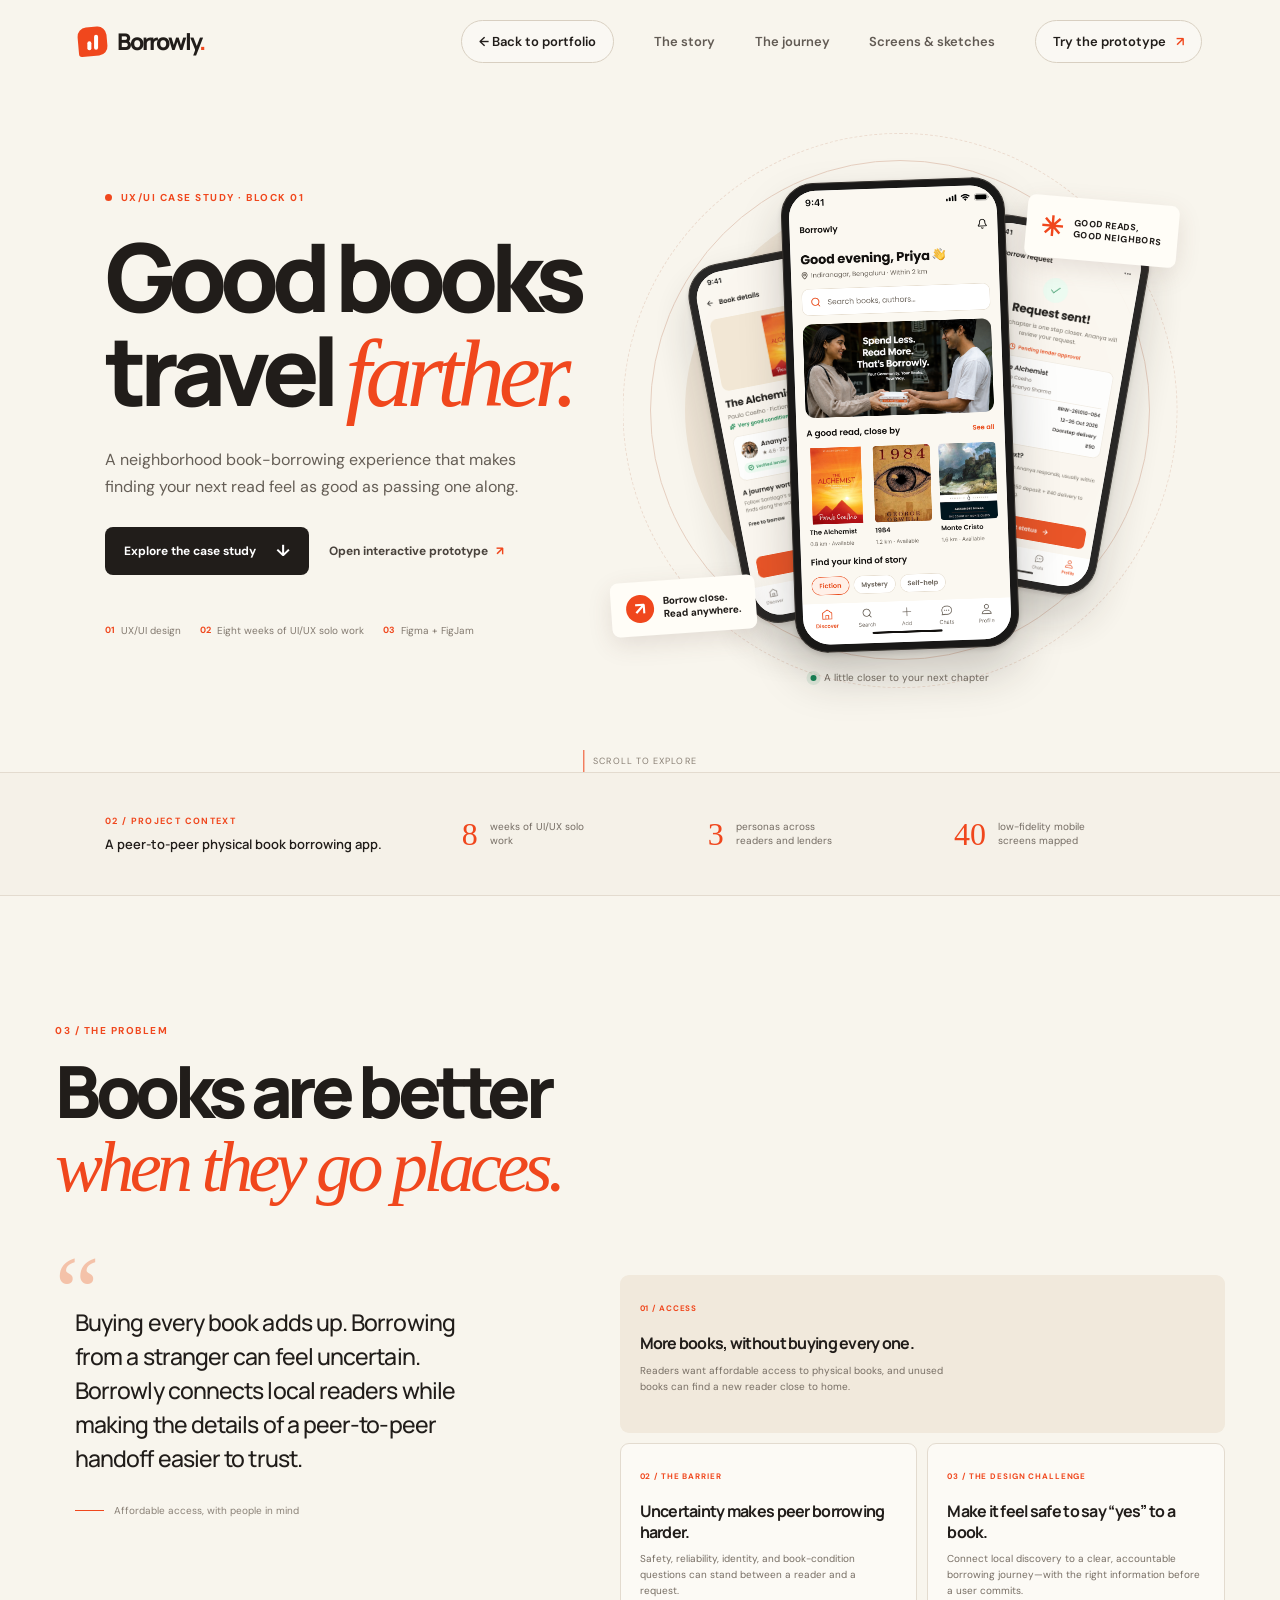
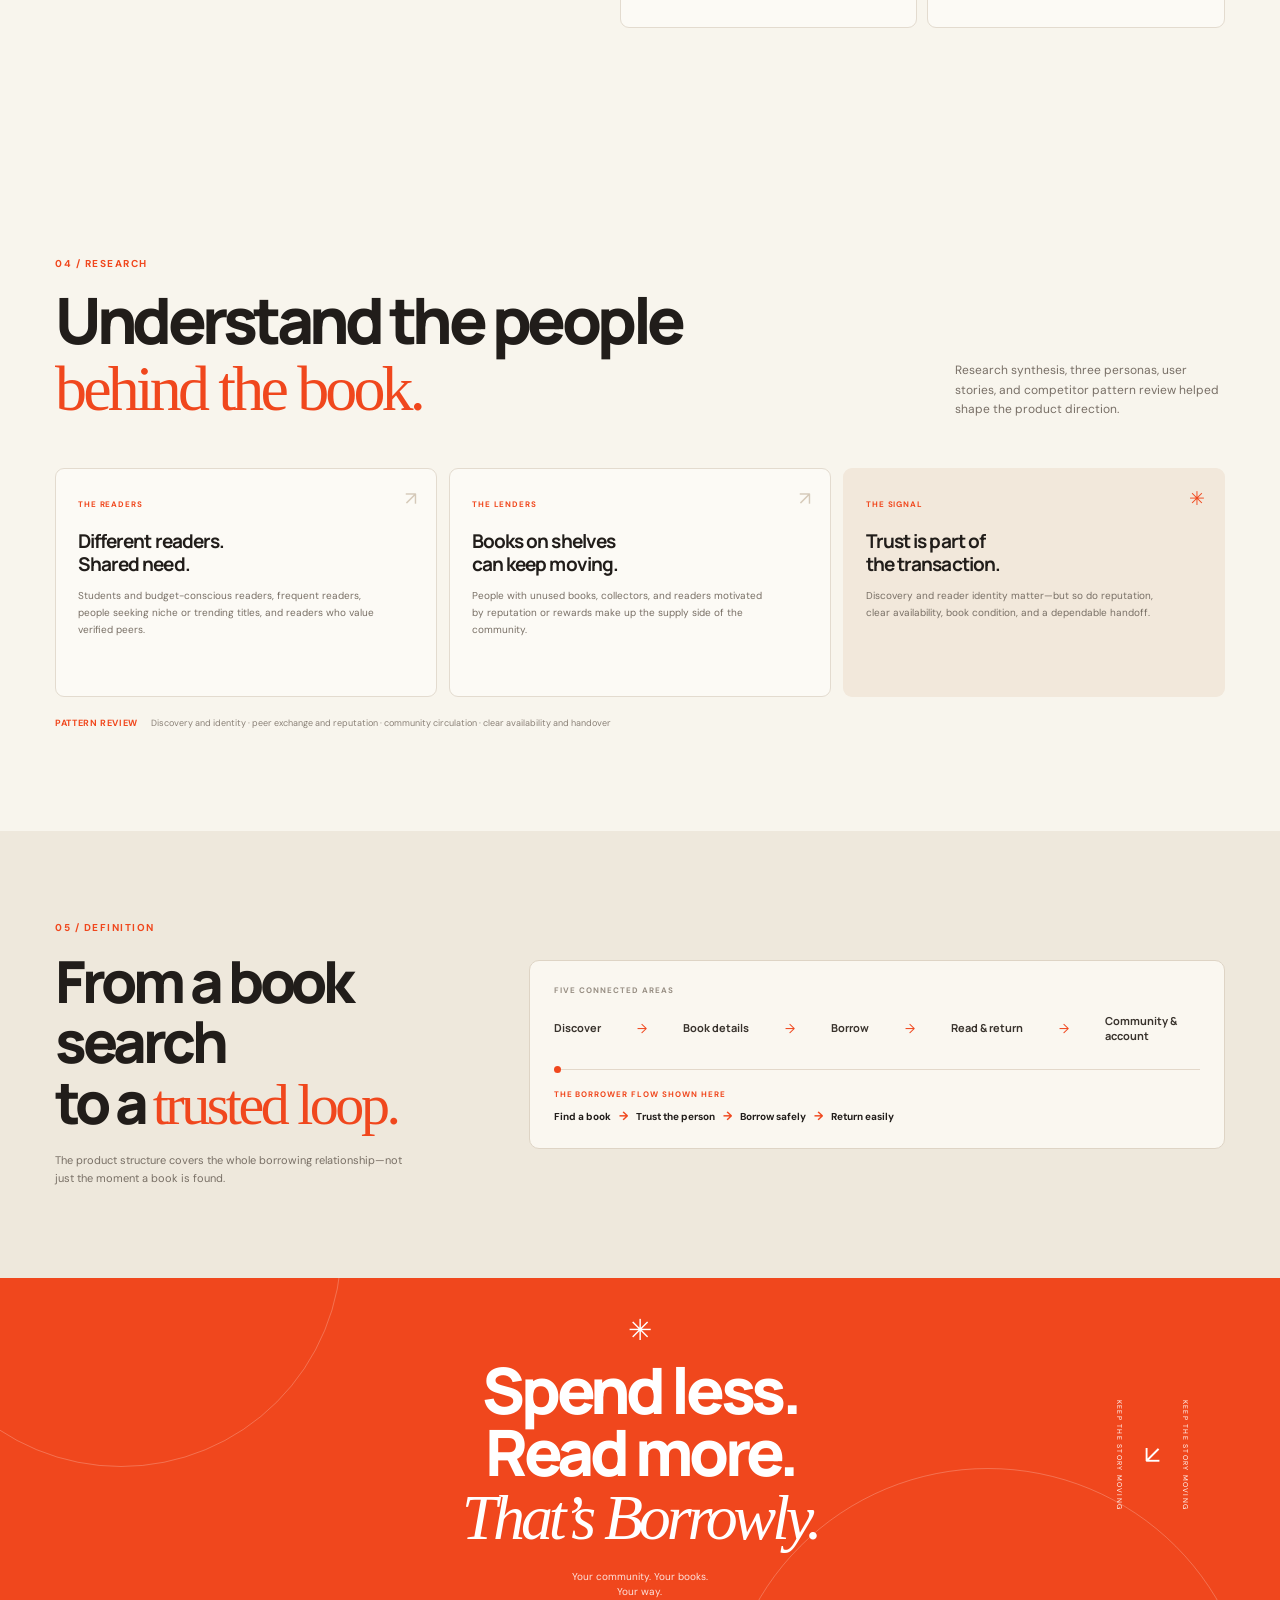
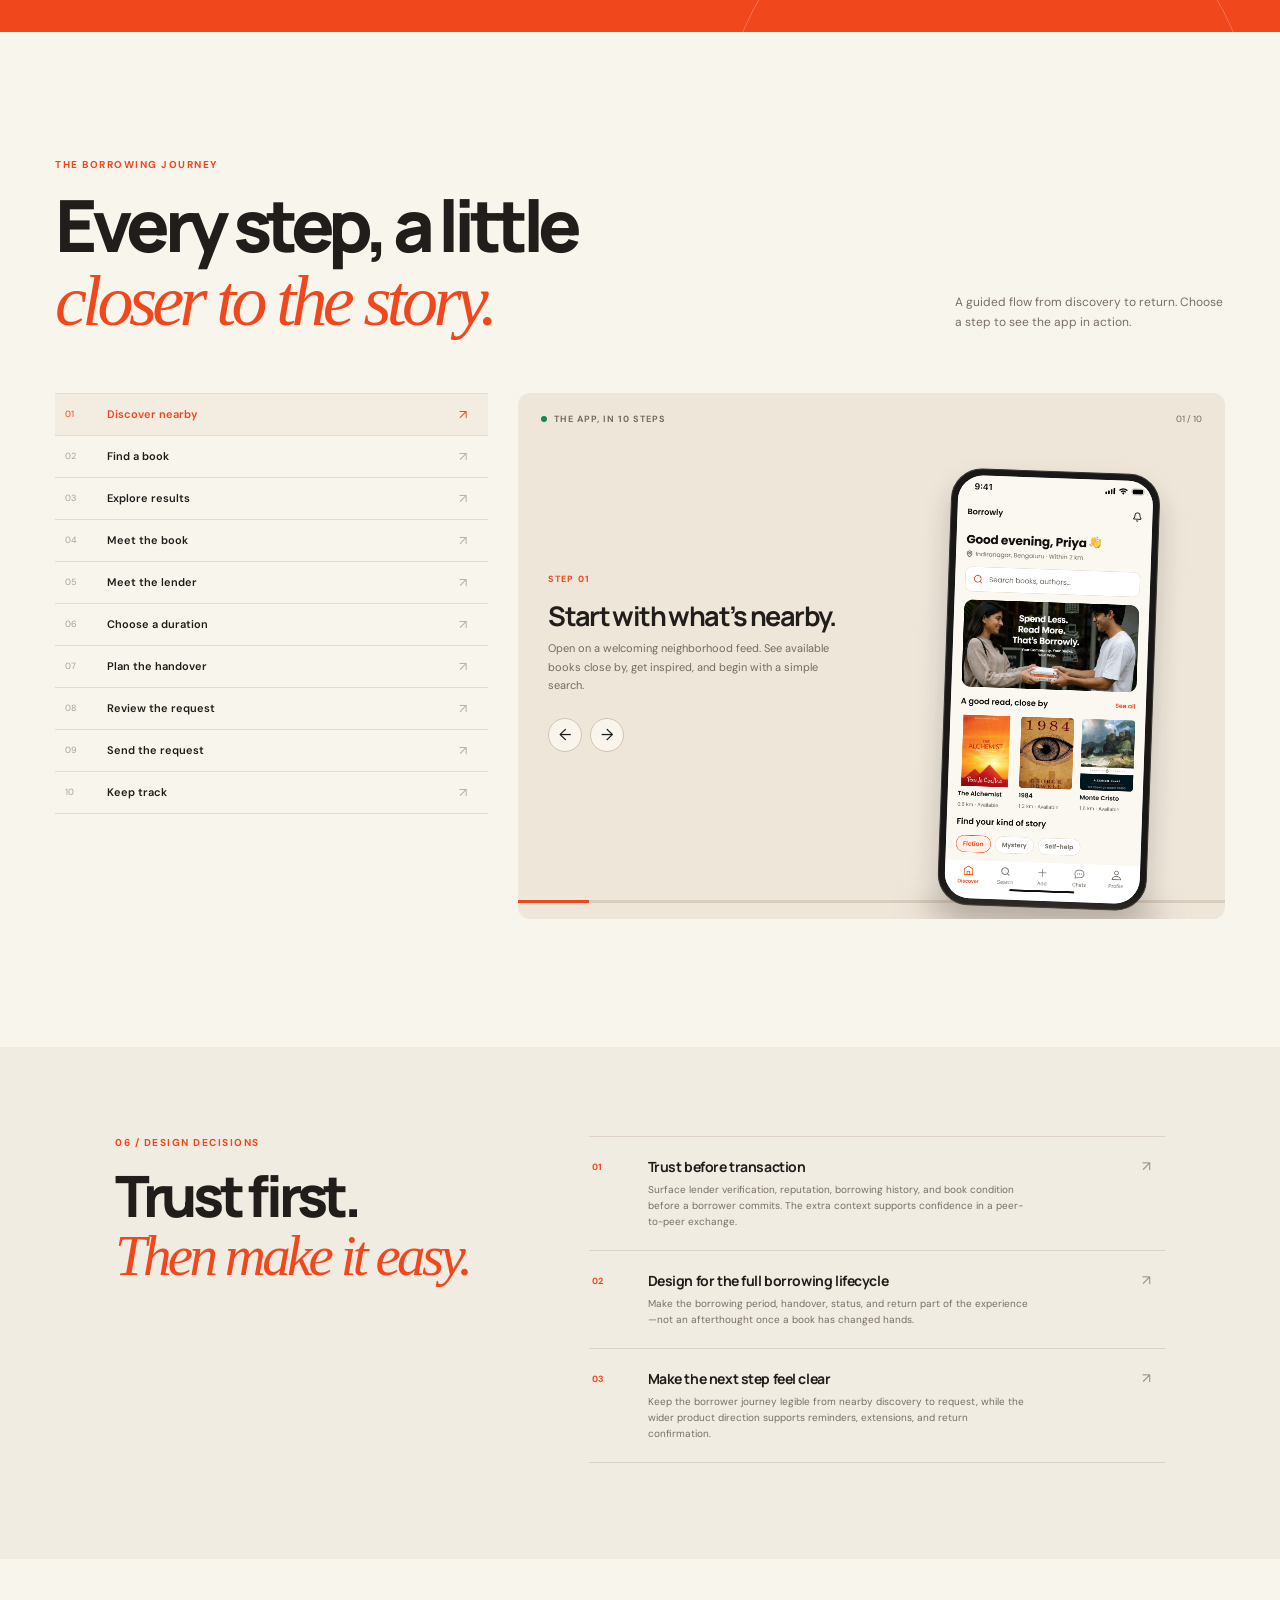
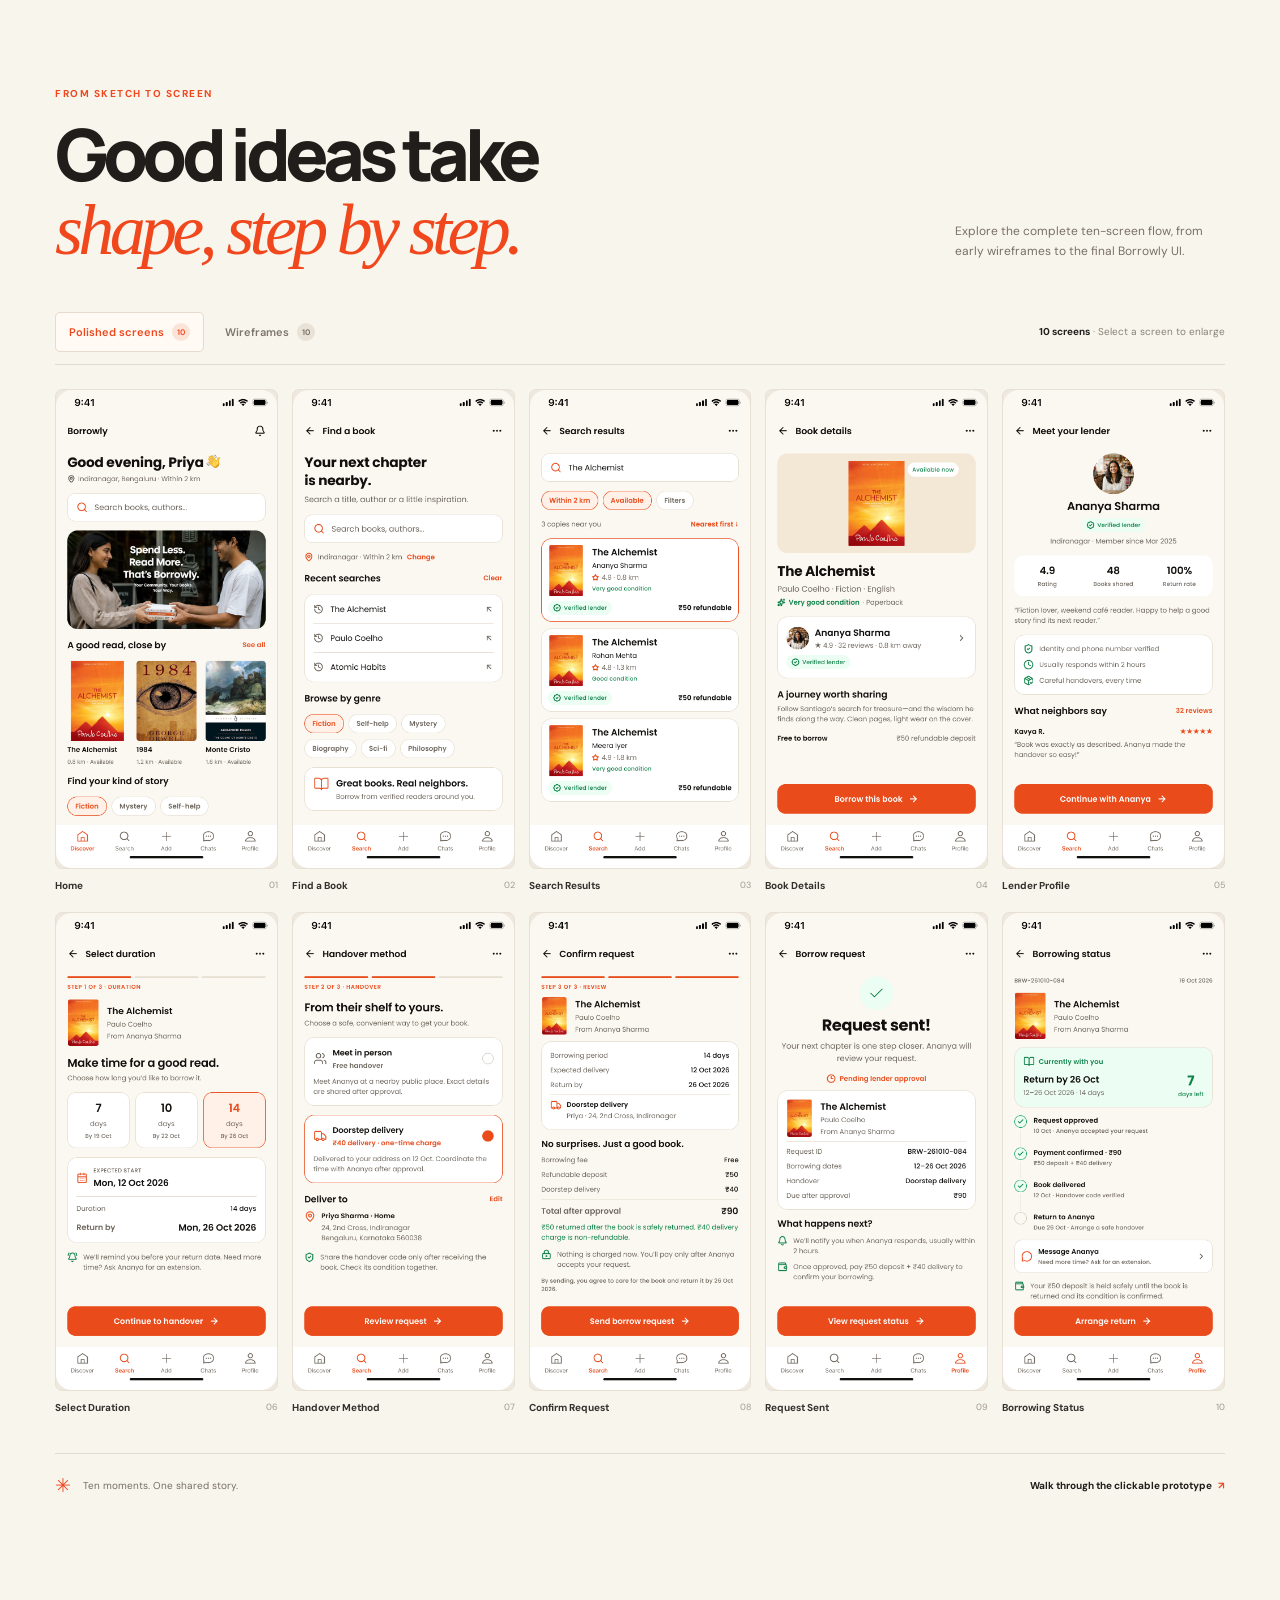
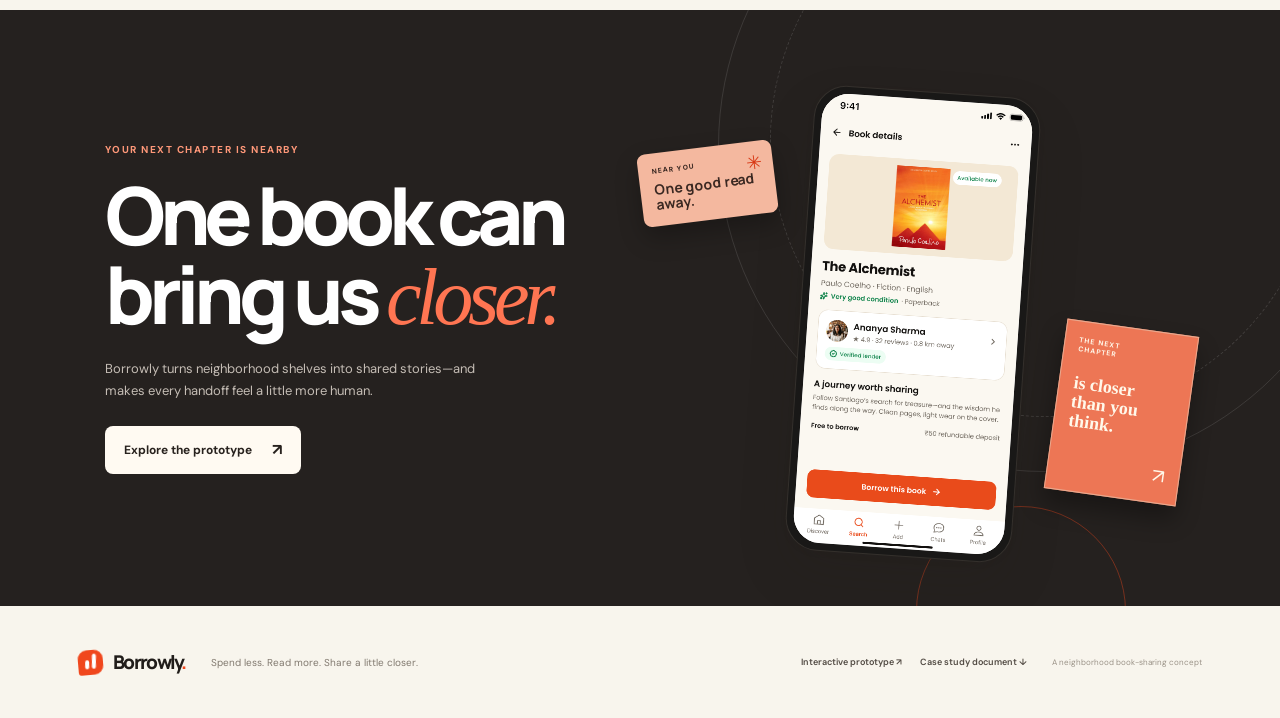
==== Borrowly-Case-Study/index.html @ c21ce7ab "Publish portfolio and Borrowly case study Co-authored-by: Copilot <223556219+Copilot@users.noreply.g" ====
<!doctype html>
<html lang="en">
  <head>
    <meta charset="utf-8">
    <meta name="viewport" content="width=device-width, initial-scale=1">
    <meta name="theme-color" content="#f8f5ed">
    <meta name="description" content="Borrowly — a neighborhood book-borrowing experience, from the first search to the day a book comes home.">
    <title>Borrowly — Good books travel farther</title>
    <link rel="preconnect" href="https://fonts.googleapis.com">
    <link rel="preconnect" href="https://fonts.gstatic.com" crossorigin>
    <link href="https://fonts.googleapis.com/css2?family=DM+Sans:wght@400;500;600;700&family=Manrope:wght@400;500;600;700;800&display=swap" rel="stylesheet">
    <link rel="stylesheet" href="./styles.css">
    <script src="./script.js" defer></script>
  </head>
  <body>
    <a class="skip-link" href="#main">Skip to content</a>
    <header class="site-header">
      <a class="brand" href="#top" aria-label="Borrowly case study home">
        <span class="brand-mark" aria-hidden="true"><span></span><span></span></span>
        <span>Borrowly<span class="brand-period">.</span></span>
      </a>
      <button class="menu-toggle" aria-expanded="false" aria-controls="site-nav" aria-label="Open navigation">
        <span></span><span></span>
      </button>
      <nav class="site-nav" id="site-nav" aria-label="Main navigation">
        <a class="nav-cta" href="../index.html?from=case-study#home">← Back to portfolio</a>
        <a href="#story">The story</a>
        <a href="#journey">The journey</a>
        <a href="#screens">Screens &amp; sketches</a>
        <a class="nav-cta" href="./Prototype/Borrowly%20Prototype%202%20-%2019th%20Oct.html" target="_blank" rel="noreferrer">Try the prototype <span aria-hidden="true">↗</span></a>
      </nav>
    </header>

    <main id="main">
      <section class="hero" id="top">
        <div class="hero-copy">
          <p class="eyebrow"><span class="eyebrow-dot"></span> UX/UI case study · Block 01</p>
          <h1>Good books<br>travel <em>farther.</em></h1>
          <p class="hero-intro">A neighborhood book-borrowing experience that makes finding your next read feel as good as passing one along.</p>
          <div class="hero-actions">
            <a class="button button-dark" href="#story">Explore the case study <span aria-hidden="true">↓</span></a>
            <a class="text-link" href="./Prototype/Borrowly%20Prototype%202%20-%2019th%20Oct.html" target="_blank" rel="noreferrer">Open interactive prototype <span aria-hidden="true">↗</span></a>
          </div>
          <div class="hero-meta">
            <span><b>01</b> UX/UI design</span>
            <span><b>02</b> Eight weeks of UI/UX solo work</span>
            <span><b>03</b> Figma + FigJam</span>
          </div>
        </div>

        <div class="hero-art" aria-label="Borrowly app mockup showing the home screen">
          <div class="hero-orbit orbit-one"></div>
          <div class="hero-orbit orbit-two"></div>
          <div class="hero-sticker sticker-top"><span class="sticker-star">✳</span> GOOD READS,<br>GOOD NEIGHBORS</div>
          <div class="hero-sticker sticker-bottom"><span class="sticker-icon">↗</span><span>Borrow close.<br>Read anywhere.</span></div>
          <div class="device device-back device-back-left">
            <div class="device-screen"><img src="./UI%20Screens/04%20Book%20Details.png" alt="" loading="eager"></div>
          </div>
          <div class="device device-back device-back-right">
            <div class="device-screen"><img src="./UI%20Screens/09%20Request%20Sent.png" alt="" loading="eager"></div>
          </div>
          <div class="device device-main">
            <div class="device-screen"><img src="./UI%20Screens/01%20Home.png" alt="Borrowly home screen: nearby books and neighborhood discovery" fetchpriority="high"></div>
          </div>
          <div class="hero-caption"><span class="caption-pulse"></span> A little closer to your next chapter</div>
        </div>
        <a class="scroll-cue" href="#story"><span></span> Scroll to explore</a>
      </section>

      <section class="snapshot" aria-label="Project overview">
        <div class="snapshot-intro"><span class="section-kicker">02 / PROJECT CONTEXT</span><p>A peer-to-peer physical book borrowing app.</p></div>
        <div class="snapshot-stat"><strong>8</strong><span>weeks of UI/UX solo work</span></div>
        <div class="snapshot-stat"><strong>3</strong><span>personas across readers and lenders</span></div>
        <div class="snapshot-stat"><strong>40</strong><span>low-fidelity mobile screens mapped</span></div>
      </section>

      <section class="story section-wrap" id="story">
        <div class="section-heading" data-reveal>
          <p class="section-kicker">03 / THE PROBLEM</p>
          <h2>Books are better<br><em>when they go places.</em></h2>
        </div>
        <div class="story-grid">
          <div class="story-lede" data-reveal>
            <span class="big-quote" aria-hidden="true">“</span>
            <p>Buying every book adds up. Borrowing from a stranger can feel uncertain. Borrowly connects local readers while making the details of a peer-to-peer handoff easier to trust.</p>
            <div class="story-signature"><span class="signature-line"></span> Affordable access, with people in mind</div>
          </div>
          <div class="story-cards" data-reveal>
            <article class="story-card">
              <span class="card-number">01 / ACCESS</span>
              <h3>More books, without buying every one.</h3>
              <p>Readers want affordable access to physical books, and unused books can find a new reader close to home.</p>
            </article>
            <article class="story-card">
              <span class="card-number">02 / THE BARRIER</span>
              <h3>Uncertainty makes peer borrowing harder.</h3>
              <p>Safety, reliability, identity, and book-condition questions can stand between a reader and a request.</p>
            </article>
            <article class="story-card">
              <span class="card-number">03 / THE DESIGN CHALLENGE</span>
              <h3>Make it feel safe to say “yes” to a book.</h3>
              <p>Connect local discovery to a clear, accountable borrowing journey—with the right information before a user commits.</p>
            </article>
          </div>
        </div>
      </section>

      <section class="research section-wrap">
        <div class="research-heading" data-reveal>
          <div>
            <p class="section-kicker">04 / RESEARCH</p>
            <h2>Understand the people<br><em>behind the book.</em></h2>
          </div>
          <p class="heading-aside">Research synthesis, three personas, user stories, and competitor pattern review helped shape the product direction.</p>
        </div>
        <div class="research-grid" data-reveal>
          <article class="research-card">
            <span class="research-icon" aria-hidden="true">↗</span>
            <span class="card-number">THE READERS</span>
            <h3>Different readers.<br>Shared need.</h3>
            <p>Students and budget-conscious readers, frequent readers, people seeking niche or trending titles, and readers who value verified peers.</p>
          </article>
          <article class="research-card">
            <span class="research-icon" aria-hidden="true">↗</span>
            <span class="card-number">THE LENDERS</span>
            <h3>Books on shelves<br>can keep moving.</h3>
            <p>People with unused books, collectors, and readers motivated by reputation or rewards make up the supply side of the community.</p>
          </article>
          <article class="research-card research-card-accent">
            <span class="research-icon" aria-hidden="true">✳</span>
            <span class="card-number">THE SIGNAL</span>
            <h3>Trust is part of<br>the transaction.</h3>
            <p>Discovery and reader identity matter—but so do reputation, clear availability, book condition, and a dependable handoff.</p>
          </article>
        </div>
        <p class="research-note"><span>Pattern review</span> Discovery and identity · peer exchange and reputation · community circulation · clear availability and handover</p>
      </section>

      <section class="definition">
        <div class="definition-inner">
          <div class="definition-heading" data-reveal>
            <p class="section-kicker">05 / DEFINITION</p>
            <h2>From a book search<br>to a <em>trusted loop.</em></h2>
            <p>The product structure covers the whole borrowing relationship—not just the moment a book is found.</p>
          </div>
          <div class="architecture" data-reveal aria-label="Borrowly information architecture">
            <div class="architecture-label">FIVE CONNECTED AREAS</div>
            <div class="architecture-items">
              <span>Discover</span><i>→</i><span>Book details</span><i>→</i><span>Borrow</span><i>→</i><span>Read &amp; return</span><i>→</i><span>Community &amp; account</span>
            </div>
            <div class="flow-line"><span class="flow-dot"></span></div>
            <div class="definition-flow"><span>THE BORROWER FLOW SHOWN HERE</span><b>Find a book <i>→</i> Trust the person <i>→</i> Borrow safely <i>→</i> Return easily</b></div>
          </div>
        </div>
      </section>

      <section class="manifesto">
        <div class="manifesto-inner" data-reveal>
          <span class="manifesto-spark" aria-hidden="true">✳</span>
          <p>Spend less.<br>Read more.<br><em>That’s Borrowly.</em></p>
          <span class="manifesto-note">Your community. Your books.<br>Your way.</span>
        </div>
        <div class="manifesto-side" aria-hidden="true">
          <span>KEEP THE STORY MOVING</span><span class="side-arrow">↘</span><span>KEEP THE STORY MOVING</span>
        </div>
      </section>

      <section class="journey section-wrap" id="journey">
        <div class="section-heading journey-heading" data-reveal>
          <div>
            <p class="section-kicker">THE BORROWING JOURNEY</p>
            <h2>Every step, a little<br><em>closer to the story.</em></h2>
          </div>
          <p class="heading-aside">A guided flow from discovery to return. Choose a step to see the app in action.</p>
        </div>
        <div class="journey-layout" data-reveal>
          <div class="journey-steps" role="tablist" aria-label="Borrowing journey steps">
            <button class="journey-step is-active" role="tab" aria-selected="true" data-step="0"><span>01</span><span>Discover nearby</span><i>↗</i></button>
            <button class="journey-step" role="tab" aria-selected="false" data-step="1"><span>02</span><span>Find a book</span><i>↗</i></button>
            <button class="journey-step" role="tab" aria-selected="false" data-step="2"><span>03</span><span>Explore results</span><i>↗</i></button>
            <button class="journey-step" role="tab" aria-selected="false" data-step="3"><span>04</span><span>Meet the book</span><i>↗</i></button>
            <button class="journey-step" role="tab" aria-selected="false" data-step="4"><span>05</span><span>Meet the lender</span><i>↗</i></button>
            <button class="journey-step" role="tab" aria-selected="false" data-step="5"><span>06</span><span>Choose a duration</span><i>↗</i></button>
            <button class="journey-step" role="tab" aria-selected="false" data-step="6"><span>07</span><span>Plan the handover</span><i>↗</i></button>
            <button class="journey-step" role="tab" aria-selected="false" data-step="7"><span>08</span><span>Review the request</span><i>↗</i></button>
            <button class="journey-step" role="tab" aria-selected="false" data-step="8"><span>09</span><span>Send the request</span><i>↗</i></button>
            <button class="journey-step" role="tab" aria-selected="false" data-step="9"><span>10</span><span>Keep track</span><i>↗</i></button>
          </div>
          <div class="journey-preview">
            <div class="preview-topline"><span class="preview-tag"><span class="live-dot"></span> THE APP, IN 10 STEPS</span><span class="preview-count" id="step-count">01 / 10</span></div>
            <div class="preview-content">
              <div class="preview-copy" aria-live="polite">
                <span class="preview-index" id="step-index">STEP 01</span>
                <h3 id="step-title">Start with what’s nearby.</h3>
                <p id="step-description">Open on a welcoming neighborhood feed. See available books close by, get inspired, and begin with a simple search.</p>
                <div class="preview-controls"><button class="round-button" id="step-prev" aria-label="Previous step">←</button><button class="round-button" id="step-next" aria-label="Next step">→</button></div>
              </div>
              <div class="preview-phone">
                <div class="preview-phone-screen"><img id="journey-image" src="./UI%20Screens/01%20Home.png" alt="Borrowly home screen" loading="lazy"></div>
                <span class="phone-shadow"></span>
              </div>
            </div>
            <div class="progress-track"><span id="progress-fill"></span></div>
          </div>
        </div>
      </section>

      <section class="principles">
        <div class="principles-title" data-reveal>
          <p class="section-kicker">06 / DESIGN DECISIONS</p>
          <h2>Trust first.<br><em>Then make it easy.</em></h2>
        </div>
        <div class="principle-list">
          <article class="principle" data-reveal><span>01</span><div><h3>Trust before transaction</h3><p>Surface lender verification, reputation, borrowing history, and book condition before a borrower commits. The extra context supports confidence in a peer-to-peer exchange.</p></div><b aria-hidden="true">↗</b></article>
          <article class="principle" data-reveal><span>02</span><div><h3>Design for the full borrowing lifecycle</h3><p>Make the borrowing period, handover, status, and return part of the experience—not an afterthought once a book has changed hands.</p></div><b aria-hidden="true">↗</b></article>
          <article class="principle" data-reveal><span>03</span><div><h3>Make the next step feel clear</h3><p>Keep the borrower journey legible from nearby discovery to request, while the wider product direction supports reminders, extensions, and return confirmation.</p></div><b aria-hidden="true">↗</b></article>
        </div>
      </section>

      <section class="screens section-wrap" id="screens">
        <div class="section-heading screens-heading" data-reveal>
          <div>
            <p class="section-kicker">FROM SKETCH TO SCREEN</p>
            <h2>Good ideas take<br><em>shape, step by step.</em></h2>
          </div>
          <p class="heading-aside">Explore the complete ten-screen flow, from early wireframes to the final Borrowly UI.</p>
        </div>
        <div class="gallery-toolbar" data-reveal>
          <div class="gallery-tabs" role="tablist" aria-label="Choose screen collection">
            <button class="gallery-tab is-active" role="tab" aria-selected="true" data-gallery="ui">Polished screens <span>10</span></button>
            <button class="gallery-tab" role="tab" aria-selected="false" data-gallery="wireframes">Wireframes <span>10</span></button>
          </div>
          <p><span class="gallery-count" id="gallery-count">10 screens</span> <span aria-hidden="true">·</span> Select a screen to enlarge</p>
        </div>
        <div class="screen-gallery" id="screen-gallery" aria-live="polite"></div>
        <div class="gallery-footnote"><span class="footnote-mark">✳</span><span>Ten moments. One shared story.</span><a href="./Prototype/Borrowly%20Prototype%202%20-%2019th%20Oct.html" target="_blank" rel="noreferrer">Walk through the clickable prototype <b aria-hidden="true">↗</b></a></div>
      </section>

      <section class="closing-banner">
        <div class="banner-squiggle" aria-hidden="true"></div>
        <div class="closing-copy" data-reveal>
          <span class="section-kicker">YOUR NEXT CHAPTER IS NEARBY</span>
          <h2>One book can<br>bring us <em>closer.</em></h2>
          <p>Borrowly turns neighborhood shelves into shared stories—and makes every handoff feel a little more human.</p>
          <a class="button button-light" href="./Prototype/Borrowly%20Prototype%202%20-%2019th%20Oct.html" target="_blank" rel="noreferrer">Explore the prototype <span aria-hidden="true">↗</span></a>
        </div>
        <div class="banner-mockup" aria-label="Borrowly book details screen mockup">
          <div class="banner-float-note"><span>NEAR YOU</span><b>One good read<br>away.</b><i>✳</i></div>
          <div class="device device-banner">
            <div class="device-screen"><img src="./UI%20Screens/04%20Book%20Details.png" alt="Borrowly book details screen shown in an app mockup" loading="lazy"></div>
          </div>
          <div class="banner-book" aria-hidden="true"><span>THE NEXT<br>CHAPTER</span><b>is closer<br>than you think.</b><i>↗</i></div>
        </div>
      </section>
    </main>

    <footer class="site-footer">
      <a class="brand footer-brand" href="#top"><span class="brand-mark" aria-hidden="true"><span></span><span></span></span><span>Borrowly<span class="brand-period">.</span></span></a>
      <p>Spend less. Read more. Share a little closer.</p>
      <div class="footer-links">
        <a href="./Prototype/Borrowly%20Prototype%202%20-%2019th%20Oct.html" target="_blank" rel="noreferrer">Interactive prototype ↗</a>
        <a href="./Case%20Study/Borrowly_Case_Study_Six_Block.docx" download>Case study document ↓</a>
      </div>
      <span class="copyright">A neighborhood book-sharing concept</span>
    </footer>

    <dialog class="lightbox" id="screen-lightbox" aria-label="Enlarged app screen">
      <div class="lightbox-inner">
        <button class="lightbox-close" aria-label="Close enlarged screen">×</button>
        <button class="lightbox-arrow lightbox-prev" aria-label="Previous screen">←</button>
        <figure><img id="lightbox-image" alt=""><figcaption id="lightbox-caption"></figcaption></figure>
        <button class="lightbox-arrow lightbox-next" aria-label="Next screen">→</button>
      </div>
    </dialog>
  </body>
</html>
---- Borrowly-Case-Study/styles.css ----
:root {
  --paper: #f8f5ed;
  --paper-deep: #f0ebdf;
  --ink: #211d1a;
  --muted: #726c65;
  --line: #e3dbcf;
  --orange: #f0471d;
  --orange-deep: #d83814;
  --green: #188558;
  --serif: Georgia, "Times New Roman", serif;
  --sans: "DM Sans", "Manrope", sans-serif;
  --display: "Manrope", "DM Sans", sans-serif;
  --content: 1240px;
}

* { box-sizing: border-box; }
html { scroll-behavior: smooth; scroll-padding-top: 90px; }
body { margin: 0; background: var(--paper); color: var(--ink); font-family: var(--sans); -webkit-font-smoothing: antialiased; }
body:has(.lightbox[open]) { overflow: hidden; }
button, a { font: inherit; }
a { color: inherit; text-decoration: none; }
button { color: inherit; }
::selection { background: #ffbd9f; color: var(--ink); }

.skip-link { position: fixed; z-index: 30; top: 12px; left: 12px; padding: 12px 16px; transform: translateY(-160%); background: var(--ink); color: white; border-radius: 8px; }
.skip-link:focus { transform: translateY(0); }
.site-header { height: 82px; position: relative; z-index: 10; display: flex; align-items: center; justify-content: space-between; max-width: 1440px; margin: auto; padding: 0 6.1%; }
.brand { display: inline-flex; align-items: center; gap: 10px; font: 800 23px/1 var(--display); letter-spacing: -.09em; }
.brand-period { color: var(--orange); }
.brand-mark { width: 29px; height: 29px; display: inline-flex; gap: 3px; align-items: flex-end; justify-content: center; padding: 6px; background: var(--orange); border-radius: 9px 9px 9px 3px; transform: rotate(-5deg); }
.brand-mark span { width: 4px; background: white; border-radius: 4px; transform: rotate(5deg); }
.brand-mark span:first-child { height: 9px; }
.brand-mark span:last-child { height: 15px; }
.site-nav { display: flex; align-items: center; gap: clamp(22px, 3.1vw, 46px); color: #625b54; font-size: 13px; font-weight: 600; }
.site-nav > a:not(.nav-cta) { transition: color .2s; }
.site-nav > a:not(.nav-cta):hover, .text-link:hover { color: var(--orange); }
.nav-cta { padding: 12px 17px; border: 1px solid #d8cfc1; border-radius: 999px; background: rgba(255,255,255,.35); color: var(--ink); transition: background .2s, border-color .2s, transform .2s; }
.nav-cta:hover { background: white; border-color: var(--orange); transform: translateY(-2px); }
.nav-cta span { color: var(--orange); padding-left: 7px; }
.menu-toggle { display: none; }

.hero { min-height: 690px; max-width: 1440px; position: relative; display: grid; grid-template-columns: minmax(430px, .95fr) minmax(480px, 1.05fr); align-items: center; gap: 2%; margin: auto; padding: 30px 8.2% 62px; overflow: hidden; }
.hero-copy { z-index: 2; padding: 6px 0 0; }
.eyebrow, .section-kicker { display: flex; align-items: center; gap: 9px; margin: 0; color: var(--orange); font-size: 10px; font-weight: 700; letter-spacing: .15em; text-transform: uppercase; }
.eyebrow { margin-bottom: 25px; }
.eyebrow-dot, .live-dot, .caption-pulse { width: 7px; height: 7px; display: inline-block; border-radius: 50%; background: var(--orange); }
.hero h1, .section-heading h2, .principles-title h2, .closing-copy h2 { margin: 0; font: 800 clamp(56px, 7.4vw, 98px)/.99 var(--display); letter-spacing: -.075em; }
.hero h1 em, .section-heading h2 em, .principles-title h2 em, .closing-copy h2 em { color: var(--orange); font-family: var(--serif); font-weight: 400; letter-spacing: -.065em; }
.hero-intro { max-width: 460px; margin: 24px 0 27px; color: #655e56; font-size: 16px; line-height: 1.7; }
.hero-actions { display: flex; align-items: center; flex-wrap: wrap; gap: 20px; }
.button { display: inline-flex; align-items: center; justify-content: center; gap: 20px; min-height: 48px; padding: 0 19px; border: 0; border-radius: 8px; font-size: 12px; font-weight: 700; transition: transform .2s, background .2s, box-shadow .2s; }
.button:hover { transform: translateY(-3px); box-shadow: 0 8px 20px #211d1a20; }
.button-dark { color: white; background: var(--ink); }
.button-dark:hover { background: #39332e; }
.button span { font-size: 16px; }
.text-link { color: #4a433d; font-size: 12px; font-weight: 700; transition: color .2s; }
.text-link span { padding-left: 5px; color: var(--orange); }
.hero-meta { display: flex; gap: 19px; margin-top: 49px; color: #82796f; font-size: 10px; }
.hero-meta span { display: flex; gap: 6px; align-items: center; }
.hero-meta b { color: var(--orange); font: 700 9px var(--sans); }

.hero-art { position: relative; height: 580px; isolation: isolate; }
.hero-art::before { content: ""; position: absolute; width: 430px; height: 430px; top: 74px; left: 50%; z-index: -2; transform: translateX(-50%); background: #f0e6d7; border-radius: 50%; }
.hero-orbit { position: absolute; z-index: -1; border: 1px solid #e6cfc0; border-radius: 50%; }
.orbit-one { width: 500px; height: 500px; left: 50%; top: 39px; transform: translateX(-50%); }
.orbit-two { width: 555px; height: 555px; left: 50%; top: 12px; transform: translateX(-50%); border-style: dashed; opacity: .68; }
.device { position: absolute; background: #191817; padding: 7px; border: 1px solid #34302c; border-radius: 33px; box-shadow: 0 24px 46px #25201d38, 0 2px 5px #25201d29; overflow: hidden; }
.device-screen { width: 100%; height: 100%; overflow: hidden; border-radius: 27px; background: white; }
.device-screen img { width: 100%; height: 100%; display: block; object-fit: cover; object-position: center top; }
.device-main { width: 224px; height: 470px; z-index: 2; top: 59px; left: 50%; transform: translateX(-50%) rotate(-2deg); animation: float-phone 6s ease-in-out infinite; }
.device-back { width: 177px; height: 365px; opacity: .93; }
.device-back-left { z-index: 1; top: 129px; left: calc(50% - 184px); transform: rotate(-11deg); animation: float-left 7s ease-in-out infinite; }
.device-back-right { z-index: 1; top: 101px; left: calc(50% + 47px); transform: rotate(10deg); animation: float-right 6.5s ease-in-out infinite; }
.hero-sticker { position: absolute; z-index: 3; display: flex; align-items: center; gap: 9px; padding: 13px 15px; border-radius: 8px; background: #fffdf7; box-shadow: 0 8px 25px #5a413321; font-size: 9px; font-weight: 800; line-height: 1.35; letter-spacing: .05em; }
.sticker-top { top: 79px; right: -3px; transform: rotate(5deg); }
.sticker-star { color: var(--orange); font-size: 27px; }
.sticker-bottom { left: -13px; bottom: 68px; transform: rotate(-4deg); font-size: 10px; letter-spacing: 0; }
.sticker-icon { display: grid; place-items: center; width: 28px; height: 28px; color: white; background: var(--orange); border-radius: 50%; font-size: 17px; }
.hero-caption { position: absolute; bottom: 17px; left: 50%; display: flex; align-items: center; gap: 8px; width: max-content; transform: translateX(-50%); color: #736b61; font-size: 10px; }
.caption-pulse { width: 6px; height: 6px; background: var(--green); box-shadow: 0 0 0 4px #1885581c; }
.scroll-cue { position: absolute; bottom: 0; left: 50%; display: flex; align-items: center; gap: 9px; transform: translateX(-50%); color: #887f74; font-size: 9px; letter-spacing: .12em; text-transform: uppercase; }
.scroll-cue span { width: 1px; height: 22px; background: var(--orange); }

.snapshot { min-height: 124px; display: grid; grid-template-columns: 1.5fr repeat(3, 1fr); align-items: center; gap: 25px; padding: 22px max(8.2%, calc((100vw - var(--content))/2)); border-block: 1px solid var(--line); background: #f5f1e8; }
.snapshot-intro .section-kicker { font-size: 9px; }
.snapshot-intro p { margin: 8px 0 0; font: 600 13px var(--display); }
.snapshot-stat { display: flex; align-items: center; gap: 12px; }
.snapshot-stat strong { color: var(--orange); font: 500 32px/1 var(--serif); }
.snapshot-stat span { max-width: 110px; color: #746c63; font-size: 10px; line-height: 1.4; }
.section-wrap { max-width: var(--content); margin: auto; padding-inline: 35px; }
.story { padding-top: 128px; padding-bottom: 125px; }
.section-heading h2, .principles-title h2 { margin-top: 17px; font-size: clamp(45px, 5.7vw, 72px); line-height: 1.02; }
.story-grid { display: grid; grid-template-columns: .85fr 1.15fr; gap: 10%; margin-top: 70px; }
.story-lede { position: relative; padding: 30px 0 0 20px; }
.big-quote { position: absolute; top: -28px; left: 0; color: #f4c2a9; font: 100px/.9 var(--serif); }
.story-lede > p { max-width: 405px; position: relative; margin: 0; font: 500 23px/1.48 var(--display); letter-spacing: -.04em; }
.story-signature { display: flex; align-items: center; gap: 10px; margin-top: 29px; color: #8a8177; font-size: 10px; }
.signature-line { width: 29px; height: 1px; background: var(--orange); }
.story-cards { display: grid; grid-template-columns: 1fr 1fr; gap: 10px; }
.story-card { min-height: 185px; padding: 19px 19px 17px; border: 1px solid var(--line); border-radius: 9px; background: #fcfaf5; }
.story-card:first-child { grid-column: 1 / -1; min-height: 158px; background: #f1e9dc; border-color: transparent; }
.card-number { color: var(--orange); font-size: 8px; font-weight: 700; letter-spacing: .11em; }
.story-card h3 { max-width: 285px; margin: 17px 0 9px; font: 700 16px/1.3 var(--display); letter-spacing: -.045em; }
.story-card p { max-width: 310px; margin: 0; color: #776e64; font-size: 10px; line-height: 1.6; }

.research { padding-top: 104px; padding-bottom: 102px; }
.research-heading { display: flex; align-items: end; justify-content: space-between; gap: 35px; }
.research-heading h2 { margin: 17px 0 0; font: 800 clamp(42px, 5.2vw, 64px)/1.02 var(--display); letter-spacing: -.07em; }
.research-heading h2 em { color: var(--orange); font: 400 1em var(--serif); letter-spacing: -.06em; }
.research-grid { display: grid; grid-template-columns: repeat(3, 1fr); gap: 12px; margin-top: 42px; }
.research-card { min-height: 229px; position: relative; padding: 22px; border: 1px solid var(--line); border-radius: 9px; background: #fcfaf5; }
.research-icon { position: absolute; top: 17px; right: 19px; color: #d5c9b9; font-size: 19px; }
.research-card-accent { background: #f2e8db; border-color: transparent; }
.research-card-accent .research-icon { color: var(--orange); }
.research-card h3 { margin: 18px 0 12px; font: 700 19px/1.18 var(--display); letter-spacing: -.05em; }
.research-card p { max-width: 300px; margin: 0; color: #786f65; font-size: 10px; line-height: 1.7; }
.research-note { display: flex; align-items: center; gap: 13px; margin: 20px 0 0; color: #8a8177; font-size: 9px; }
.research-note span { color: var(--orange); font-weight: 700; letter-spacing: .07em; text-transform: uppercase; }
.definition { padding: 90px 35px; background: #eee8dc; }
.definition-inner { max-width: 1170px; display: grid; grid-template-columns: .72fr 1.28fr; align-items: center; gap: 7%; margin: auto; }
.definition-heading h2 { margin: 17px 0 13px; font: 800 clamp(39px, 4.8vw, 58px)/1.03 var(--display); letter-spacing: -.07em; }
.definition-heading h2 em { color: var(--orange); font: 400 1em var(--serif); letter-spacing: -.06em; }
.definition-heading > p:last-child { max-width: 350px; margin: 0; color: #786f65; font-size: 11px; line-height: 1.7; }
.architecture { padding: 24px; border: 1px solid #ded4c5; border-radius: 10px; background: #faf7f0; }
.architecture-label { margin-bottom: 19px; color: #978e83; font-size: 8px; font-weight: 700; letter-spacing: .13em; }
.architecture-items { display: flex; align-items: center; justify-content: space-between; gap: 7px; }
.architecture-items span { max-width: 95px; color: #39332d; font: 700 11px/1.35 var(--display); }
.architecture-items i { color: var(--orange); font-size: 13px; font-style: normal; }
.flow-line { height: 1px; position: relative; margin: 26px 0 19px; background: #e3d8ca; }
.flow-dot { width: 7px; height: 7px; position: absolute; top: -3px; left: 0; border-radius: 50%; background: var(--orange); animation: flow-dot 4s ease-in-out infinite; }
.definition-flow > span { display: block; margin-bottom: 9px; color: var(--orange); font-size: 8px; font-weight: 700; letter-spacing: .12em; }
.definition-flow b { display: flex; flex-wrap: wrap; align-items: center; gap: 8px; font-size: 10px; }
.definition-flow i { color: var(--orange); font-size: 12px; font-style: normal; }

.manifesto { min-height: 354px; position: relative; display: flex; align-items: center; justify-content: center; overflow: hidden; background: var(--orange); color: white; }
.manifesto::before, .manifesto::after { content: ""; position: absolute; width: 440px; height: 440px; border: 1px solid #ffffff3b; border-radius: 50%; }
.manifesto::before { left: -100px; top: -253px; }
.manifesto::after { right: 2%; bottom: -368px; width: 530px; height: 530px; }
.manifesto-inner { position: relative; text-align: center; }
.manifesto-spark { display: block; margin-bottom: 10px; font-size: 29px; }
.manifesto-inner > p { margin: 0; font: 800 clamp(38px, 5.5vw, 64px)/.97 var(--display); letter-spacing: -.065em; }
.manifesto-inner em { font-family: var(--serif); font-weight: 400; }
.manifesto-note { display: block; margin-top: 20px; font-size: 10px; line-height: 1.5; opacity: .85; }
.manifesto-side { position: absolute; right: 7%; top: 50%; display: flex; flex-direction: column; align-items: center; gap: 12px; transform: translateY(-50%); font-size: 7px; letter-spacing: .18em; writing-mode: vertical-rl; }
.side-arrow { font-size: 25px; }

.journey { padding-top: 126px; padding-bottom: 128px; }
.journey-heading, .screens-heading { display: flex; align-items: end; justify-content: space-between; gap: 35px; }
.heading-aside { max-width: 270px; margin: 0 0 6px; color: #786f66; font-size: 12px; line-height: 1.65; }
.journey-layout { display: grid; grid-template-columns: .76fr 1.24fr; gap: 30px; margin-top: 54px; }
.journey-steps { display: flex; flex-direction: column; border-top: 1px solid var(--line); }
.journey-step { min-height: 42px; display: grid; grid-template-columns: 34px 1fr 19px; align-items: center; gap: 8px; padding: 0 10px; border: 0; border-bottom: 1px solid var(--line); background: transparent; cursor: pointer; text-align: left; transition: background .2s, color .2s, padding .2s; }
.journey-step > span:first-child { color: #aaa196; font-size: 9px; }
.journey-step > span:nth-child(2) { font-size: 11px; font-weight: 600; }
.journey-step i { color: #b7afa5; font-size: 13px; font-style: normal; }
.journey-step:hover { padding-inline: 15px; background: #f2ece1; }
.journey-step.is-active { color: var(--orange); background: #f2ece1; }
.journey-step.is-active > span:first-child, .journey-step.is-active i { color: var(--orange); }
.journey-preview { min-height: 526px; overflow: hidden; border-radius: 12px; background: #eee6d9; }
.preview-topline { display: flex; justify-content: space-between; padding: 20px 23px 0; color: #756b61; font-size: 9px; }
.preview-tag { display: inline-flex; align-items: center; gap: 7px; font-weight: 700; letter-spacing: .11em; }
.live-dot { width: 6px; height: 6px; background: var(--green); }
.preview-count { font-variant-numeric: tabular-nums; }
.preview-content { min-height: 458px; position: relative; display: grid; grid-template-columns: 1fr 250px; align-items: center; gap: 12px; padding: 28px 30px 10px; }
.preview-copy { align-self: center; max-width: 295px; padding-bottom: 25px; }
.preview-index { color: var(--orange); font-size: 9px; font-weight: 700; letter-spacing: .12em; }
.preview-copy h3 { margin: 14px 0 9px; font: 700 27px/1.1 var(--display); letter-spacing: -.06em; }
.preview-copy p { margin: 0; color: #746b62; font-size: 11px; line-height: 1.65; }
.preview-controls { display: flex; gap: 8px; margin-top: 24px; }
.round-button { width: 34px; height: 34px; display: grid; place-items: center; border: 1px solid #d0c4b5; border-radius: 50%; background: #f9f5ec; cursor: pointer; transition: color .2s, background .2s, border .2s; }
.round-button:hover { color: white; border-color: var(--orange); background: var(--orange); }
.preview-phone { width: 209px; height: 437px; position: relative; z-index: 1; align-self: end; padding: 6px; border: 1px solid #38322d; border-radius: 31px; background: #191817; box-shadow: 0 16px 28px #1e191b35; transform: rotate(2deg) translateY(18px); }
.preview-phone-screen { height: 100%; overflow: hidden; border-radius: 25px; background: white; }
.preview-phone-screen img { width: 100%; height: 100%; display: block; object-fit: cover; object-position: center top; }
.phone-shadow { position: absolute; z-index: -1; bottom: -20px; left: -25px; width: 260px; height: 30px; border-radius: 50%; background: #83766840; filter: blur(12px); }
.progress-track { height: 3px; background: #d9cdbd; }
.progress-track span { width: 10%; height: 100%; display: block; background: var(--orange); transition: width .35s ease; }

.principles { display: grid; grid-template-columns: .78fr 1.22fr; gap: 10%; padding: 89px max(8.2%, calc((100vw - 1050px)/2)) 96px; background: #f1ece2; }
.principles-title h2 { font-size: clamp(39px, 4.5vw, 57px); }
.principle-list { border-top: 1px solid #dcd3c6; }
.principle { display: grid; grid-template-columns: 42px 1fr 20px; align-items: start; gap: 14px; padding: 20px 3px; border-bottom: 1px solid #dcd3c6; }
.principle > span { padding-top: 4px; color: var(--orange); font-size: 9px; font-weight: 700; }
.principle h3 { margin: 0 0 6px; font: 700 14px var(--display); letter-spacing: -.03em; }
.principle p { max-width: 380px; margin: 0; color: #786f65; font-size: 10px; line-height: 1.6; }
.principle > b { color: #989084; font-size: 14px; font-weight: 400; }

.screens { padding-top: 128px; padding-bottom: 112px; }
.screens-heading { align-items: end; }
.gallery-toolbar { display: flex; align-items: center; justify-content: space-between; gap: 20px; margin: 44px 0 24px; padding-bottom: 12px; border-bottom: 1px solid var(--line); }
.gallery-tabs { display: flex; gap: 7px; }
.gallery-tab { display: flex; align-items: center; gap: 8px; padding: 10px 13px; border: 1px solid transparent; border-radius: 5px; background: transparent; color: #7d746a; cursor: pointer; font-size: 11px; font-weight: 600; transition: background .2s, color .2s, border-color .2s; }
.gallery-tab span { display: grid; width: 18px; height: 18px; place-items: center; border-radius: 50%; background: #e9e2d7; color: #746b62; font-size: 8px; }
.gallery-tab:hover { color: var(--ink); }
.gallery-tab.is-active { border-color: #ead9cd; background: #fffaf4; color: var(--orange); }
.gallery-tab.is-active span { background: #fce3d7; color: var(--orange); }
.gallery-toolbar > p { margin: 0; color: #898075; font-size: 10px; }
.gallery-count { color: var(--ink); font-weight: 700; }
.screen-gallery { display: grid; grid-template-columns: repeat(5, 1fr); gap: 20px 14px; min-height: 300px; }
.screen-card { min-width: 0; text-align: left; cursor: pointer; animation: card-enter .4s both; }
.screen-card:nth-child(2) { animation-delay: .025s; }.screen-card:nth-child(3) { animation-delay: .05s; }.screen-card:nth-child(4) { animation-delay: .075s; }.screen-card:nth-child(5) { animation-delay: .1s; }
.screen-card-button { width: 100%; display: block; padding: 0; border: 0; background: transparent; cursor: pointer; text-align: left; }
.screen-thumb { position: relative; display: block; overflow: hidden; border: 1px solid #e8e0d5; border-radius: 7px; background: #eee8de; transition: transform .25s, box-shadow .25s; }
.screen-thumb img { width: 100%; height: auto; display: block; }
.screen-card-button:hover .screen-thumb, .screen-card-button:focus-visible .screen-thumb { transform: translateY(-4px); box-shadow: 0 13px 24px #38302420; }
.thumb-zoom { position: absolute; right: 9px; bottom: 9px; display: grid; width: 29px; height: 29px; place-items: center; transform: translateY(6px); border-radius: 50%; background: #fffdf7; color: var(--orange); opacity: 0; transition: opacity .2s, transform .2s; }
.screen-card-button:hover .thumb-zoom, .screen-card-button:focus-visible .thumb-zoom { transform: translateY(0); opacity: 1; }
.screen-meta { display: flex; justify-content: space-between; gap: 7px; margin-top: 10px; }
.screen-title { overflow: hidden; color: #342f2b; font-size: 10px; font-weight: 700; text-overflow: ellipsis; white-space: nowrap; }
.screen-number { flex: 0 0 auto; color: #a29a90; font-size: 9px; }
.gallery-footnote { display: flex; align-items: center; gap: 12px; margin-top: 39px; padding-top: 19px; border-top: 1px solid var(--line); color: #766e65; font-size: 10px; }
.footnote-mark { color: var(--orange); font-size: 19px; }
.gallery-footnote a { margin-left: auto; color: var(--ink); font-weight: 700; }
.gallery-footnote a b { padding-left: 4px; color: var(--orange); }
.gallery-footnote a:hover { color: var(--orange); }

.closing-banner { min-height: 550px; position: relative; display: grid; grid-template-columns: 1fr 1fr; align-items: center; gap: 20px; overflow: hidden; padding: 68px max(8.2%, calc((100vw - 1120px)/2)); background: #25211f; color: white; }
.closing-banner::before { content: ""; position: absolute; top: -190px; right: -90px; width: 650px; height: 650px; border: 1px solid #ffffff1c; border-radius: 50%; }
.closing-banner::after { content: ""; position: absolute; top: -145px; right: -42px; width: 550px; height: 550px; border: 1px dashed #ffffff22; border-radius: 50%; }
.closing-copy { position: relative; z-index: 2; }
.closing-copy .section-kicker { color: #ff9879; }
.closing-copy h2 { margin-top: 19px; font-size: clamp(50px, 6.5vw, 80px); }
.closing-copy h2 em { color: #ff7552; }
.closing-copy > p { max-width: 390px; margin: 20px 0 24px; color: #c5bdb5; font-size: 13px; line-height: 1.7; }
.button-light { background: #fffaf2; color: #28221e; }
.button-light:hover { background: white; }
.banner-mockup { height: 460px; position: relative; display: grid; place-items: center; }
.device-banner { width: 227px; height: 466px; z-index: 1; top: 13px; left: 50%; transform: translateX(-50%) rotate(4deg); animation: float-phone 6.5s ease-in-out infinite; }
.banner-float-note { width: 135px; position: absolute; z-index: 3; top: 69px; left: -10px; padding: 13px 14px; transform: rotate(-7deg); border-radius: 8px; background: #f4b89f; color: #3a2822; box-shadow: 0 11px 25px #0004; }
.banner-float-note span { display: block; font-size: 7px; font-weight: 800; letter-spacing: .12em; }
.banner-float-note b { display: block; margin-top: 7px; font: 700 14px/1.1 var(--display); }
.banner-float-note i { position: absolute; top: 9px; right: 11px; color: var(--orange-deep); font-size: 19px; font-style: normal; }
.banner-book { width: 133px; height: 171px; position: absolute; right: -13px; bottom: 40px; z-index: 2; display: flex; flex-direction: column; justify-content: space-between; padding: 14px; transform: rotate(8deg); border: 1px solid #e8a98f; background: #ed7655; box-shadow: 0 14px 25px #0005; color: #fff8ea; }
.banner-book span { font-size: 7px; font-weight: 700; letter-spacing: .15em; }
.banner-book b { font: 700 18px/1.05 var(--serif); }
.banner-book i { align-self: flex-end; font-size: 20px; font-style: normal; }
.banner-squiggle { width: 210px; height: 210px; position: absolute; right: 12%; bottom: -110px; border: 1px solid #f0471d66; border-radius: 50%; }
.site-footer { min-height: 112px; max-width: 1440px; display: grid; grid-template-columns: auto 1fr auto auto; align-items: center; gap: 25px; margin: auto; padding: 23px 6.1%; }
.footer-brand { font-size: 19px; }
.footer-brand .brand-mark { width: 25px; height: 25px; }
.site-footer > p { margin: 0; color: #81796f; font-size: 10px; }
.footer-links { display: flex; gap: 18px; color: #514a43; font-size: 9px; font-weight: 600; }
.footer-links a:hover { color: var(--orange); }
.copyright { color: #9a9287; font-size: 8px; }

.lightbox { width: min(100% - 30px, 850px); max-width: 850px; max-height: min(92vh, 1000px); padding: 0; overflow: visible; border: 0; border-radius: 13px; background: #faf7f0; box-shadow: 0 24px 80px #0d0b0990; }
.lightbox::backdrop { background: #171411d9; backdrop-filter: blur(5px); }
.lightbox-inner { min-height: 300px; position: relative; display: flex; align-items: center; justify-content: center; gap: 15px; padding: 25px 60px 21px; }
.lightbox figure { max-height: 88vh; display: flex; flex-direction: column; align-items: center; gap: 11px; margin: 0; }
.lightbox figure img { width: auto; max-width: min(100%, 380px); height: min(78vh, 800px); object-fit: contain; border: 1px solid #e6ded2; border-radius: 7px; background: white; }
.lightbox figcaption { color: #756c63; font-size: 11px; text-align: center; }
.lightbox-close, .lightbox-arrow { position: absolute; z-index: 2; display: grid; place-items: center; border: 1px solid #e1d8cc; border-radius: 50%; background: #fffdf8; cursor: pointer; transition: background .2s, color .2s; }
.lightbox-close:hover, .lightbox-arrow:hover { border-color: var(--orange); background: var(--orange); color: white; }
.lightbox-close { top: 11px; right: 11px; width: 34px; height: 34px; font-size: 22px; }
.lightbox-arrow { top: 50%; width: 38px; height: 38px; transform: translateY(-50%); }
.lightbox-prev { left: 12px; }.lightbox-next { right: 12px; }

[data-reveal] { opacity: 0; transform: translateY(18px); transition: opacity .7s ease, transform .7s cubic-bezier(.2,.65,.3,1); }
[data-reveal].is-visible { opacity: 1; transform: translateY(0); }
@keyframes float-phone { 0%,100% { translate: 0 0; } 50% { translate: 0 -9px; } }
@keyframes float-left { 0%,100% { translate: 0 0; } 50% { translate: 0 8px; } }
@keyframes float-right { 0%,100% { translate: 0 0; } 50% { translate: 0 -7px; } }
@keyframes card-enter { from { opacity: 0; transform: translateY(8px); } to { opacity: 1; transform: translateY(0); } }
@keyframes flow-dot { 0%,100% { left: 0; } 50% { left: calc(100% - 7px); } }

@media (min-width: 1441px) {
  .hero { min-height: 735px; }
}
@media (max-width: 1000px) {
  .site-header { padding-inline: 5%; }
  .hero { grid-template-columns: minmax(360px, .9fr) minmax(400px, 1.1fr); padding-inline: 5%; }
  .hero h1 { font-size: clamp(58px, 7vw, 76px); }
  .hero-art { transform: scale(.91); transform-origin: center; }
  .hero-meta { gap: 10px; }
  .snapshot { padding-inline: 5%; }
  .principles { padding-inline: 7%; }
  .closing-banner { padding-inline: 7%; }
  .screen-gallery { grid-template-columns: repeat(4, 1fr); }
  .site-footer { grid-template-columns: auto 1fr auto; padding-inline: 5%; }
  .copyright { grid-column: 2 / -1; justify-self: end; }
}
@media (max-width: 760px) {
  html { scroll-padding-top: 70px; }
  .site-header { height: 68px; padding-inline: 22px; }
  .brand { font-size: 21px; }
  .menu-toggle { width: 40px; height: 40px; display: flex; flex-direction: column; align-items: center; justify-content: center; gap: 5px; border: 1px solid var(--line); border-radius: 50%; background: transparent; cursor: pointer; }
  .menu-toggle span { width: 15px; height: 1.5px; background: var(--ink); }
  .site-nav { position: absolute; top: 60px; right: 16px; left: 16px; display: none; flex-direction: column; align-items: stretch; gap: 0; padding: 8px 15px; border: 1px solid var(--line); border-radius: 10px; background: #fffdf8; box-shadow: 0 14px 35px #221d1720; }
  .site-nav.is-open { display: flex; }
  .site-nav > a:not(.nav-cta) { padding: 13px 3px; border-bottom: 1px solid #eee8df; }
  .nav-cta { margin: 9px 0 3px; text-align: center; }
  .hero { min-height: 0; grid-template-columns: 1fr; gap: 0; padding: 36px 23px 55px; }
  .hero-copy { padding: 0; }
  .eyebrow { margin-bottom: 19px; font-size: 9px; }
  .hero h1 { font-size: clamp(56px, 14vw, 78px); }
  .hero-intro { max-width: 420px; margin: 19px 0 21px; font-size: 14px; }
  .hero-actions { gap: 14px; }
  .button { min-height: 46px; padding-inline: 15px; font-size: 11px; }
  .text-link { font-size: 10px; }
  .hero-meta { gap: 12px; margin-top: 28px; font-size: 8px; }
  .hero-art { width: 100%; height: 430px; margin-top: 18px; transform: none; }
  .hero-art::before { width: 325px; height: 325px; top: 59px; }
  .orbit-one { width: 375px; height: 375px; top: 34px; }
  .orbit-two { width: 416px; height: 416px; top: 13px; }
  .device-main { width: 177px; height: 373px; top: 38px; }
  .device-back { width: 140px; height: 292px; }
  .device-back-left { top: 92px; left: calc(50% - 145px); }
  .device-back-right { top: 75px; left: calc(50% + 6px); }
  .sticker-top { top: 48px; right: 0; transform: rotate(5deg) scale(.84); transform-origin: right top; }
  .sticker-bottom { left: 1px; bottom: 49px; transform: rotate(-4deg) scale(.88); transform-origin: left bottom; }
  .hero-caption { bottom: 9px; font-size: 9px; }
  .scroll-cue { display: none; }
  .snapshot { grid-template-columns: repeat(3, 1fr); gap: 13px; padding: 20px 22px; }
  .snapshot-intro { grid-column: 1 / -1; }
  .snapshot-intro p { font-size: 12px; }
  .snapshot-stat { align-items: flex-start; flex-direction: column; gap: 5px; }
  .snapshot-stat strong { font-size: 27px; }
  .snapshot-stat span { font-size: 9px; }
  .section-wrap { padding-inline: 23px; }
  .story { padding-top: 87px; padding-bottom: 84px; }
  .section-heading h2, .principles-title h2 { font-size: clamp(43px, 10.5vw, 62px); }
  .story-grid { grid-template-columns: 1fr; gap: 38px; margin-top: 43px; }
  .story-lede { padding-left: 17px; }
  .story-lede > p { font-size: 20px; }
  .story-cards { gap: 8px; }
  .story-card { min-height: 174px; padding: 15px 13px; }
  .story-card:first-child { min-height: 150px; }
  .story-card h3 { margin-top: 13px; font-size: 14px; }
  .story-card p { font-size: 9px; }
  .card-number { font-size: 7px; }
  .research { padding-top: 72px; padding-bottom: 72px; }
  .research-heading { display: block; }
  .research-heading h2 { font-size: clamp(40px, 10vw, 57px); }
  .research-grid { grid-template-columns: 1fr; gap: 8px; margin-top: 26px; }
  .research-card { min-height: 0; padding: 18px; }
  .research-card h3 { margin: 14px 0 8px; font-size: 17px; }
  .research-card p { max-width: 370px; font-size: 9px; }
  .research-note { align-items: flex-start; flex-direction: column; gap: 6px; font-size: 8px; line-height: 1.5; }
  .definition { padding: 69px 23px; }
  .definition-inner { grid-template-columns: 1fr; gap: 27px; }
  .definition-heading h2 { font-size: clamp(40px, 9.5vw, 54px); }
  .architecture { padding: 18px 15px; }
  .architecture-items { align-items: flex-start; flex-direction: column; gap: 5px; }
  .architecture-items span { max-width: none; }
  .architecture-items i { padding-left: 4px; transform: rotate(90deg); }
  .flow-line { margin: 17px 0 14px; }
  .definition-flow b { align-items: flex-start; flex-direction: column; gap: 4px; }
  .definition-flow i { transform: rotate(90deg); }
  .manifesto { min-height: 310px; }
  .manifesto-side { right: 4%; font-size: 6px; }
  .journey { padding-top: 87px; padding-bottom: 88px; }
  .journey-heading, .screens-heading { display: block; }
  .heading-aside { max-width: 360px; margin-top: 15px; font-size: 11px; }
  .journey-layout { grid-template-columns: 1fr; gap: 20px; margin-top: 32px; }
  .journey-steps { display: grid; grid-template-columns: 1fr 1fr; }
  .journey-step { min-height: 40px; grid-template-columns: 25px 1fr 13px; padding-inline: 5px; }
  .journey-step:nth-child(odd) { margin-right: 7px; }
  .journey-step:nth-child(even) { margin-left: 7px; }
  .journey-step > span:nth-child(2) { font-size: 9px; }
  .journey-preview { min-height: 435px; }
  .preview-topline { padding: 15px 15px 0; }
  .preview-content { min-height: 383px; grid-template-columns: 1fr 158px; gap: 5px; padding: 22px 14px 5px; }
  .preview-copy { padding-bottom: 20px; }
  .preview-copy h3 { font-size: 21px; }
  .preview-copy p { font-size: 9px; }
  .preview-phone { width: 147px; height: 310px; padding: 5px; border-radius: 23px; transform: rotate(2deg) translateY(13px); }
  .preview-phone-screen { border-radius: 18px; }
  .phone-shadow { width: 180px; }
  .preview-controls { margin-top: 17px; }
  .round-button { width: 31px; height: 31px; }
  .principles { grid-template-columns: 1fr; gap: 34px; padding: 70px 23px; }
  .principles-title h2 { font-size: clamp(40px, 9vw, 55px); }
  .principle { grid-template-columns: 30px 1fr 15px; gap: 8px; padding: 17px 0; }
  .principle h3 { font-size: 12px; }
  .principle p { font-size: 9px; }
  .screens { padding-top: 88px; padding-bottom: 75px; }
  .gallery-toolbar { align-items: flex-start; flex-direction: column; gap: 9px; margin: 29px 0 17px; }
  .gallery-tab { padding: 8px 10px; font-size: 10px; }
  .gallery-toolbar > p { font-size: 9px; }
  .screen-gallery { grid-template-columns: repeat(2, 1fr); gap: 17px 11px; }
  .screen-title { font-size: 9px; }
  .gallery-footnote { flex-wrap: wrap; gap: 8px; margin-top: 26px; font-size: 9px; }
  .gallery-footnote a { width: 100%; margin: 5px 0 0 27px; }
  .closing-banner { min-height: 0; grid-template-columns: 1fr; gap: 0; padding: 61px 23px 24px; }
  .closing-copy h2 { font-size: clamp(53px, 13vw, 72px); }
  .closing-copy > p { max-width: 350px; font-size: 11px; }
  .banner-mockup { height: 396px; margin-top: 10px; }
  .device-banner { width: 183px; height: 379px; top: 2px; }
  .banner-float-note { top: 45px; left: 1px; transform: rotate(-7deg) scale(.9); transform-origin: left top; }
  .banner-book { width: 112px; height: 147px; right: 0; bottom: 27px; padding: 11px; }
  .banner-book b { font-size: 15px; }
  .site-footer { grid-template-columns: 1fr auto; gap: 9px; padding: 22px; }
  .site-footer > p { grid-column: 1 / -1; grid-row: 2; }
  .footer-links { grid-column: 1 / -1; flex-wrap: wrap; gap: 13px; margin-top: 7px; }
  .copyright { grid-column: 1 / -1; justify-self: start; }
  .lightbox-inner { min-height: 250px; gap: 4px; padding: 45px 41px 18px; }
  .lightbox figure img { max-width: 100%; height: min(76vh, 680px); }
  .lightbox-arrow { width: 31px; height: 31px; }
  .lightbox-prev { left: 5px; }.lightbox-next { right: 5px; }
}
@media (prefers-reduced-motion: reduce) {
  *, *::before, *::after { scroll-behavior: auto !important; animation-duration: .01ms !important; animation-iteration-count: 1 !important; transition-duration: .01ms !important; }
  [data-reveal] { opacity: 1; transform: none; }
}
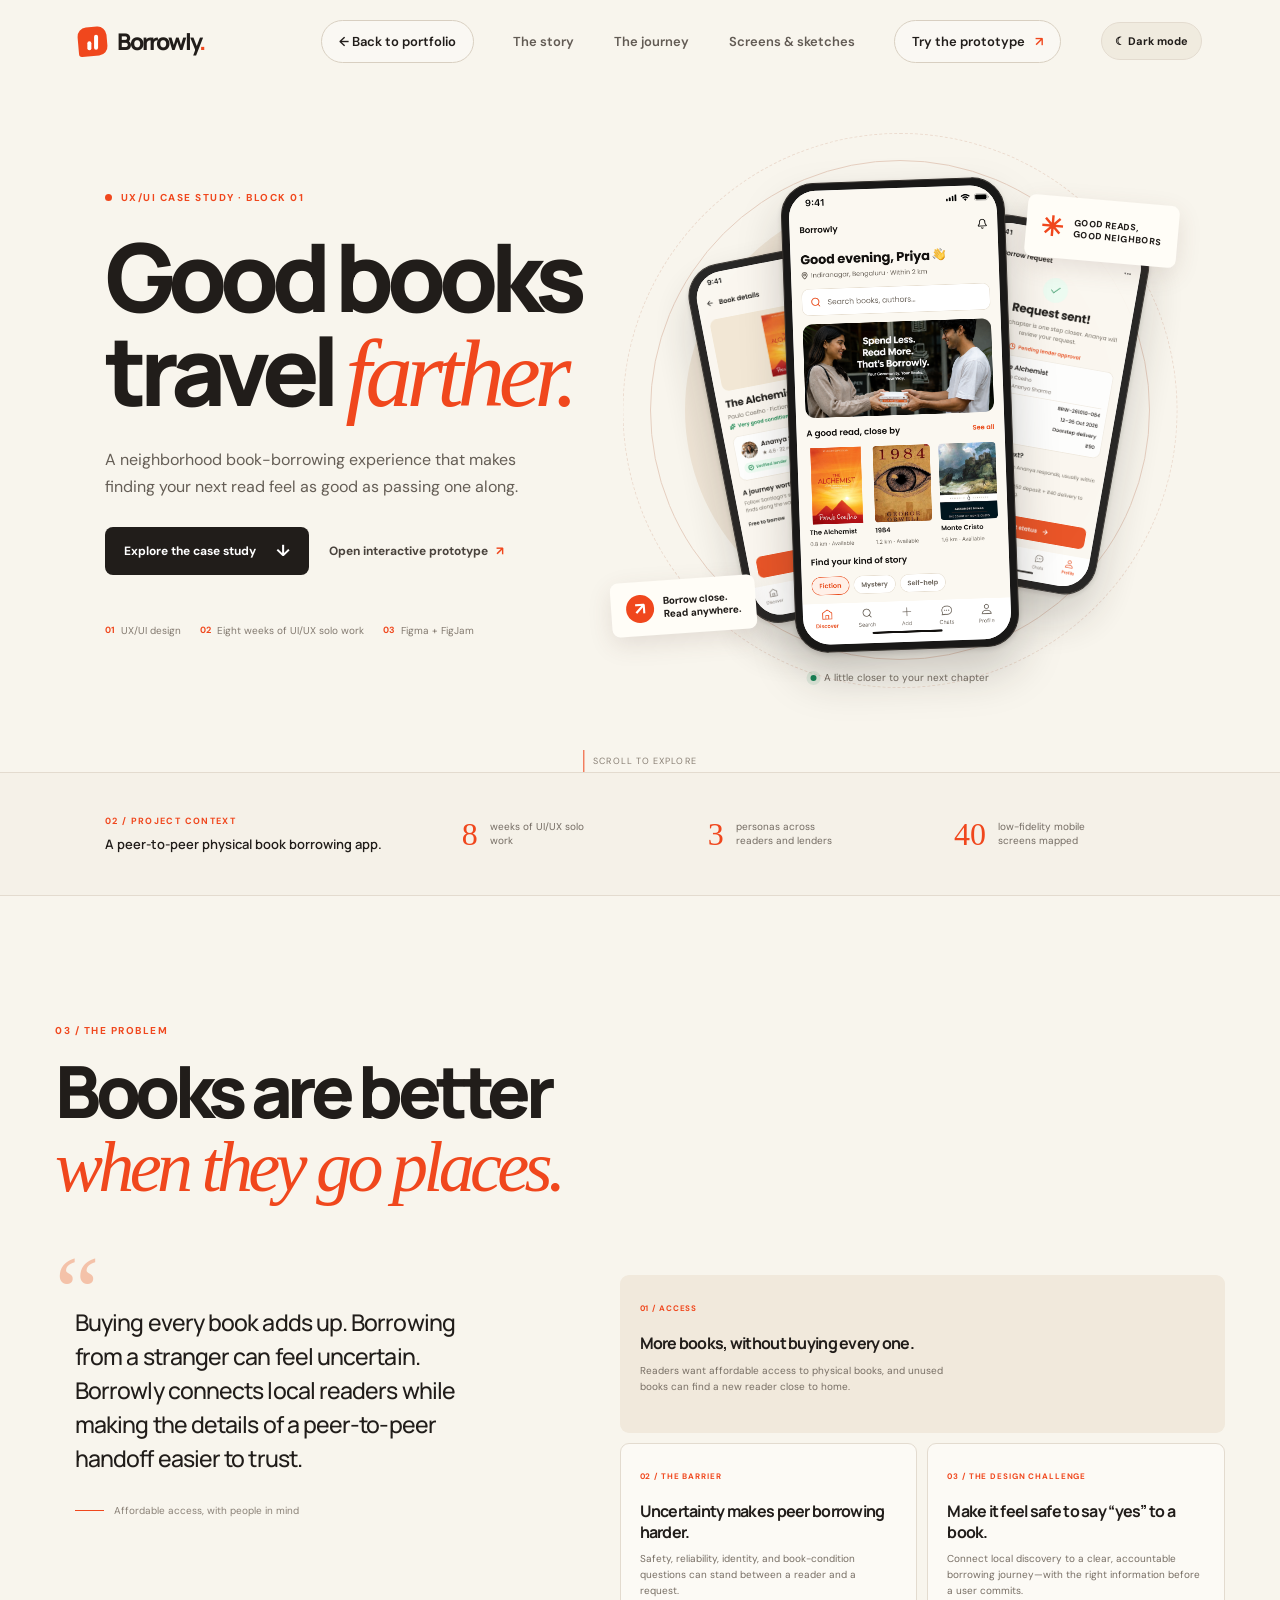
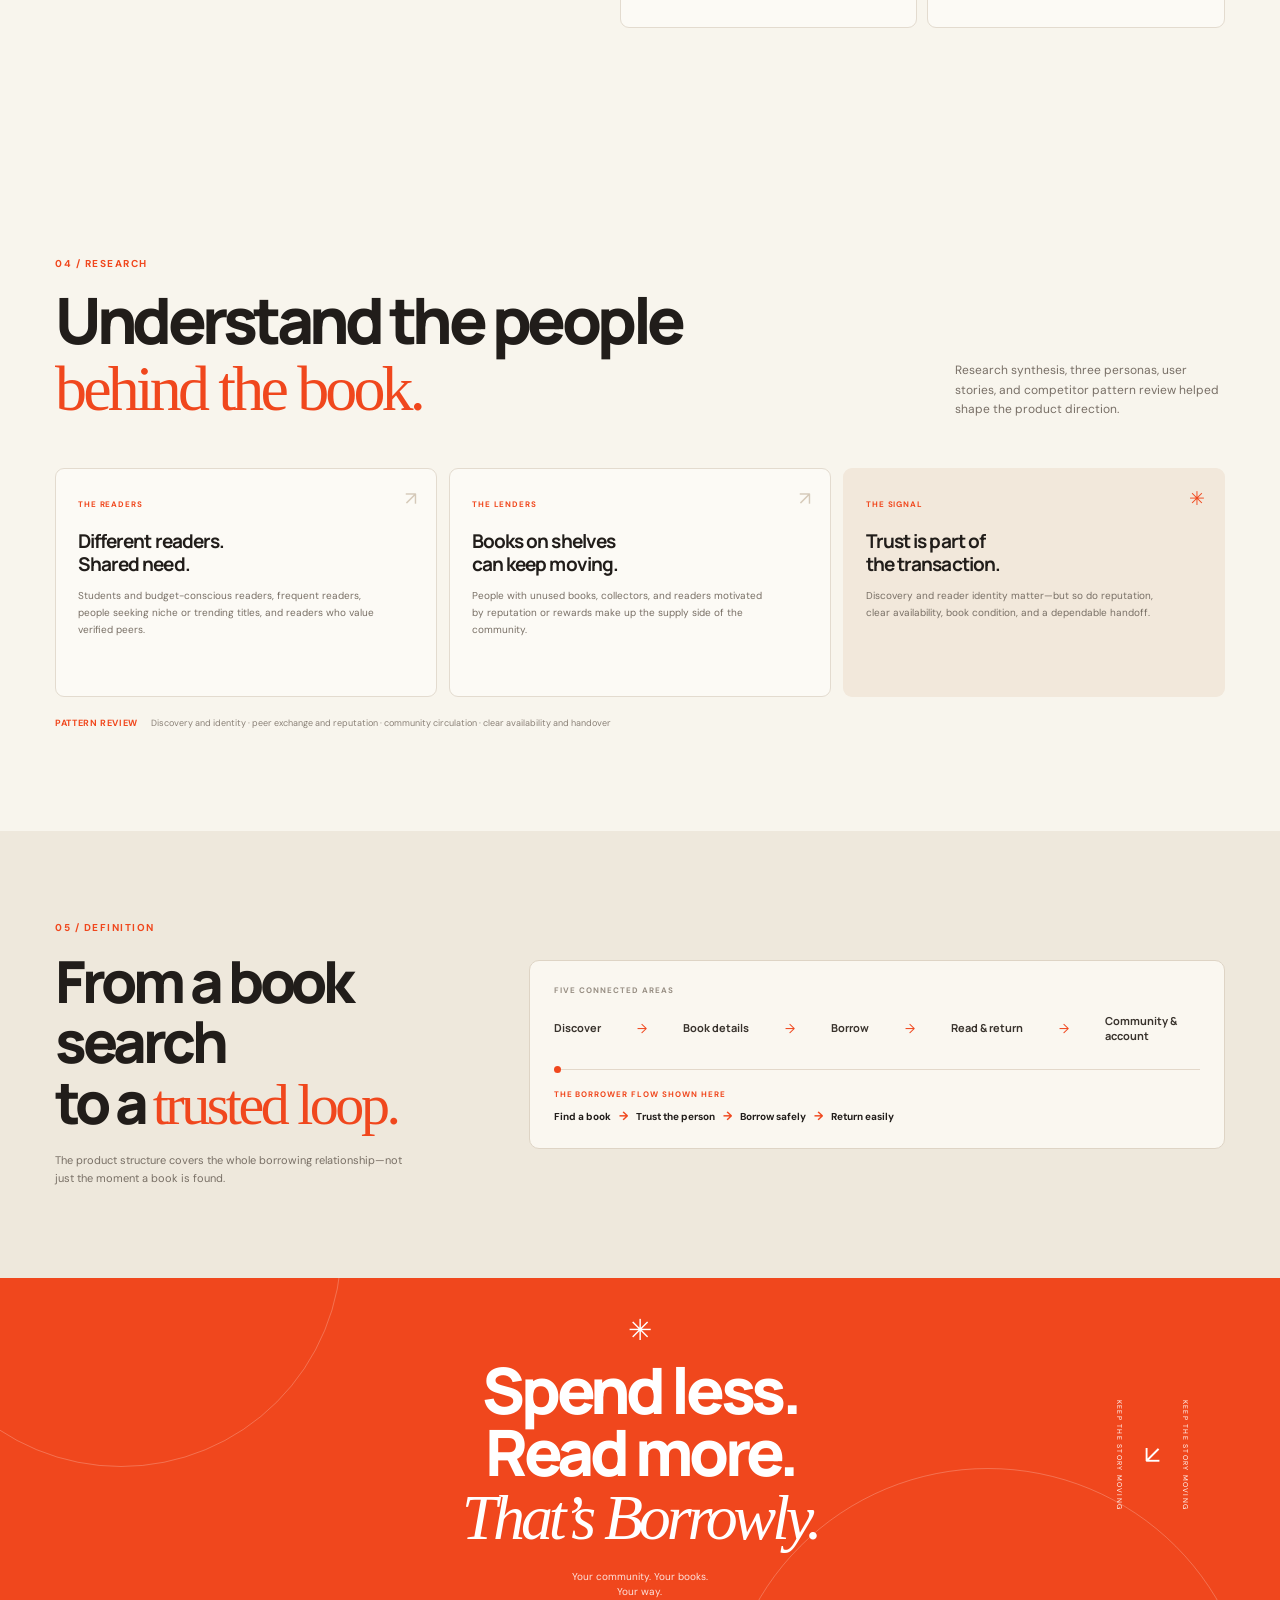
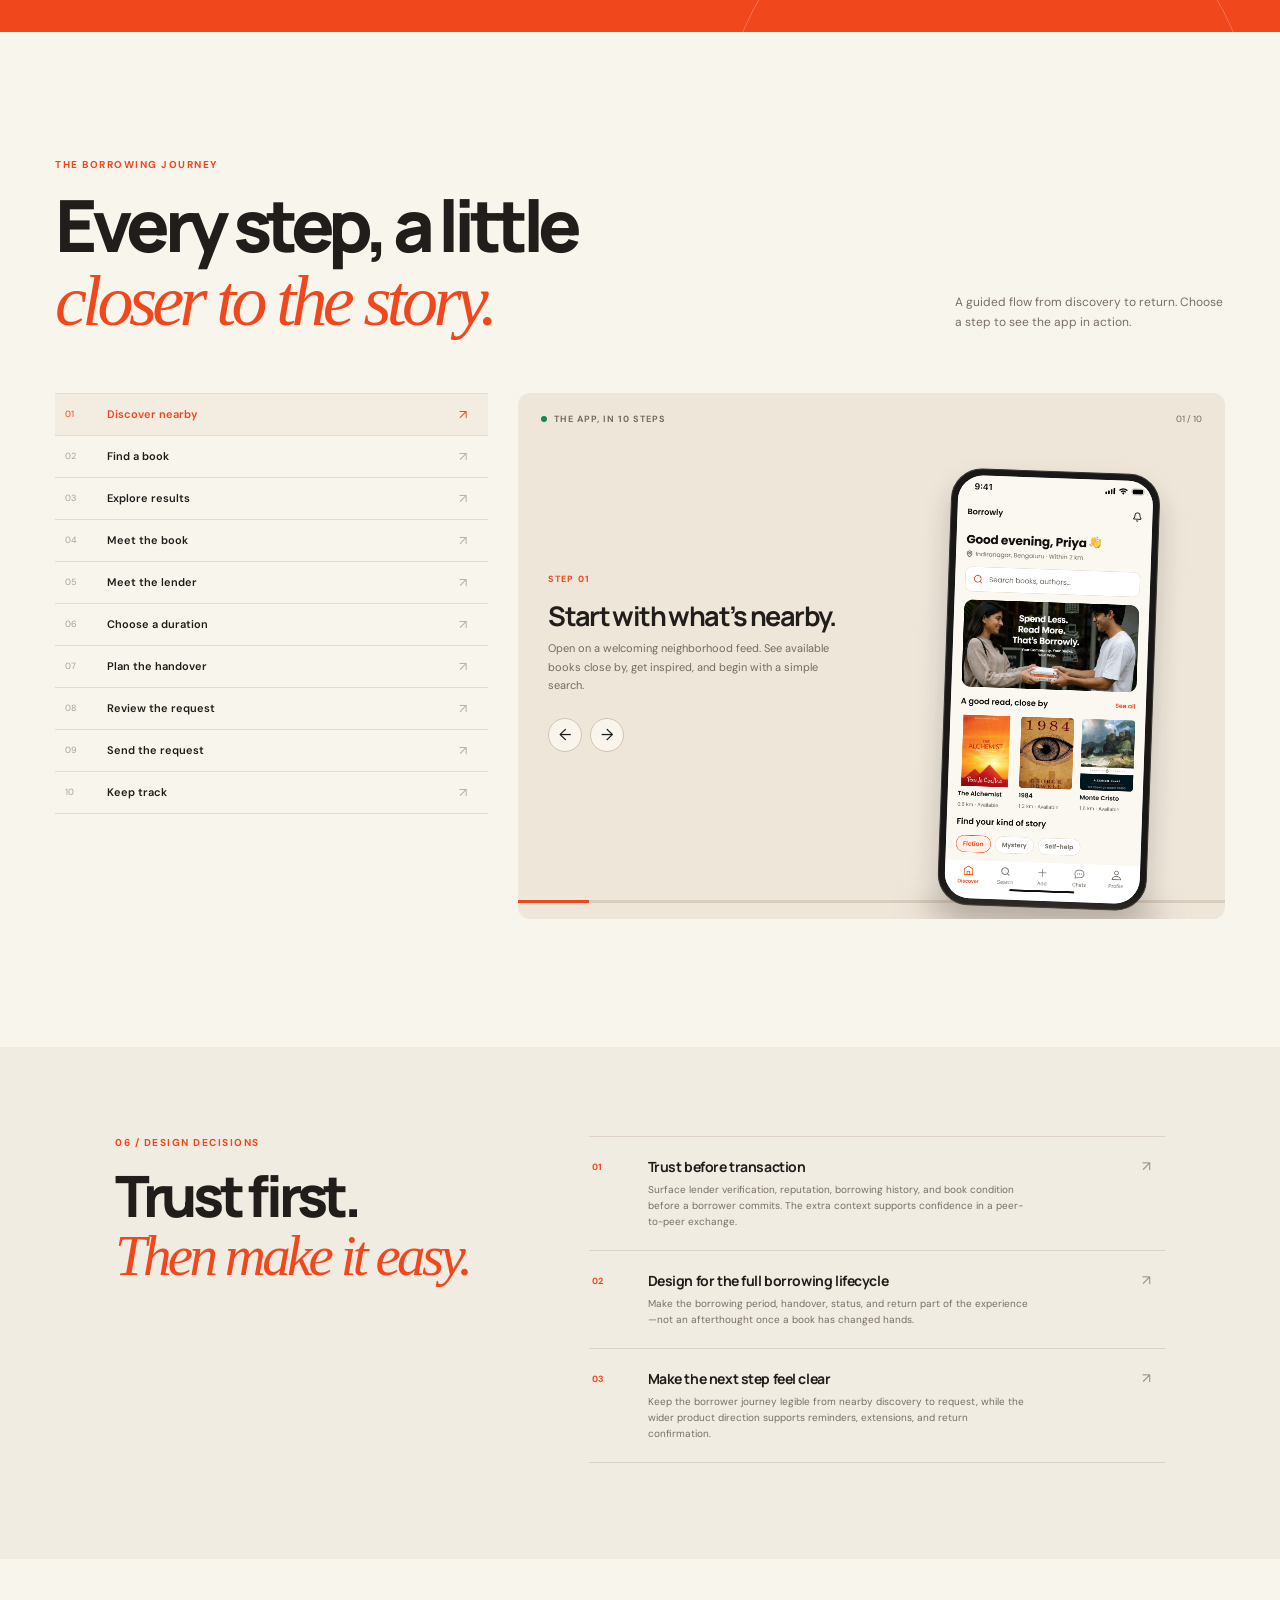
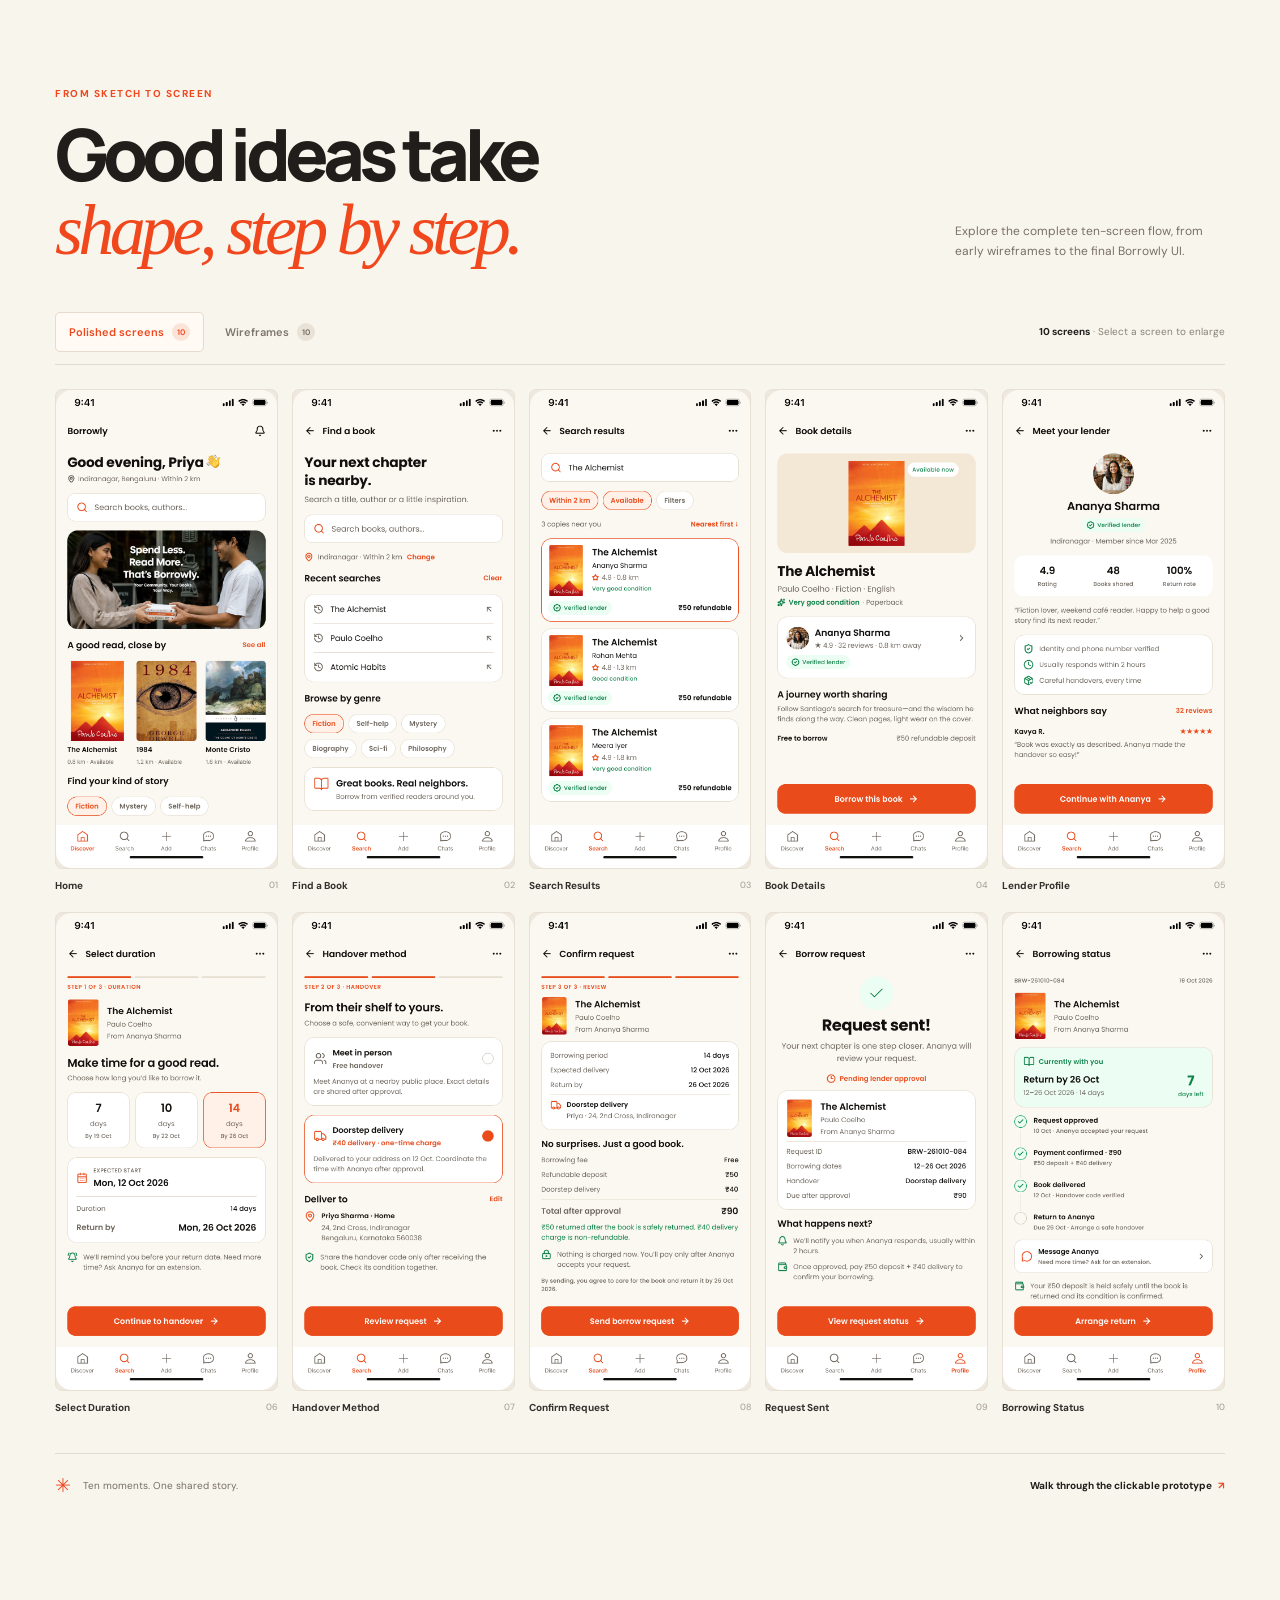
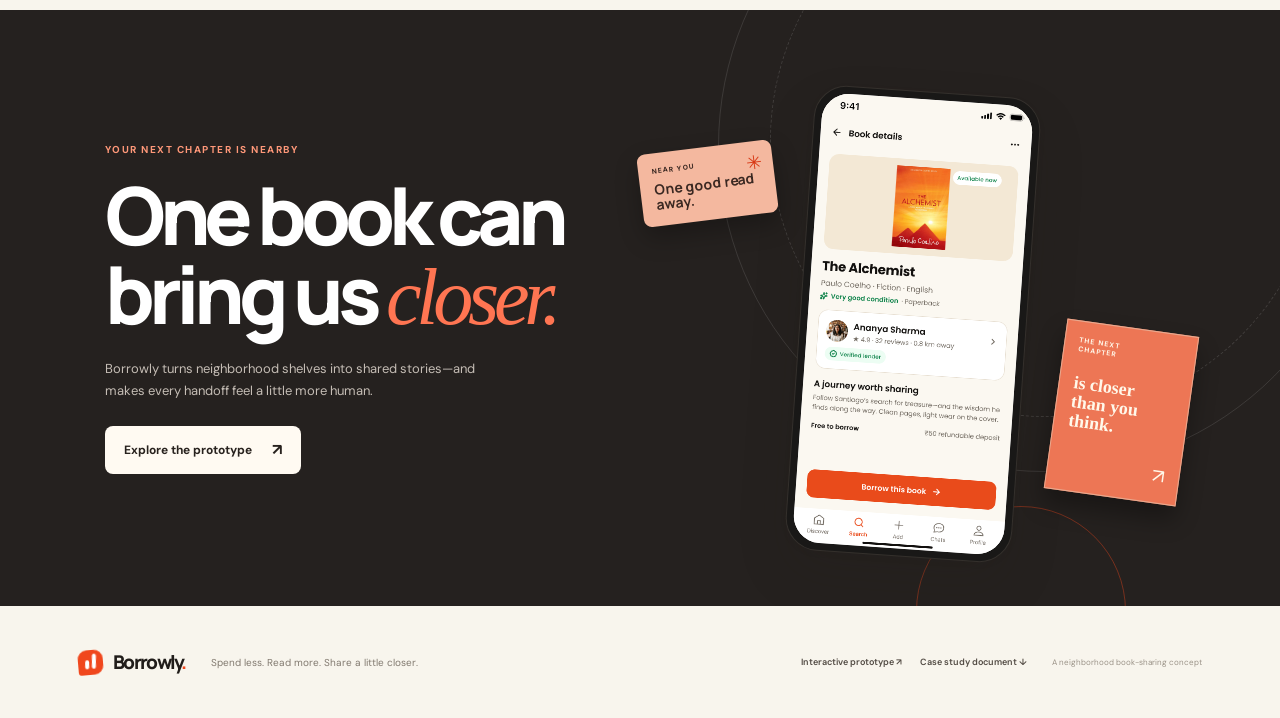
==== commit b597b1f2: "Add dark mode toggles to portfolio and case study Co-authored-by: Copilot <223556219+Copilot@users.n" ====
--- a/Borrowly-Case-Study/index.html
+++ b/Borrowly-Case-Study/index.html
@@ -6,6 +6,7 @@
     <meta name="theme-color" content="#f8f5ed">
     <meta name="description" content="Borrowly — a neighborhood book-borrowing experience, from the first search to the day a book comes home.">
     <title>Borrowly — Good books travel farther</title>
+    <script>try{document.documentElement.dataset.theme=localStorage.getItem("portfolio-color-theme")||"light"}catch{document.documentElement.dataset.theme="light"}</script>
     <link rel="preconnect" href="https://fonts.googleapis.com">
     <link rel="preconnect" href="https://fonts.gstatic.com" crossorigin>
     <link href="https://fonts.googleapis.com/css2?family=DM+Sans:wght@400;500;600;700&family=Manrope:wght@400;500;600;700;800&display=swap" rel="stylesheet">
@@ -27,7 +28,8 @@
         <a href="#story">The story</a>
         <a href="#journey">The journey</a>
         <a href="#screens">Screens &amp; sketches</a>
-        <a class="nav-cta" href="./Prototype/Borrowly%20Prototype%202%20-%2019th%20Oct.html" target="_blank" rel="noreferrer">Try the prototype <span aria-hidden="true">↗</span></a>
+        <a class="nav-cta" href="./Prototype/Borrowly%20Prototype%202%20-%2019th%20Oct.html">Try the prototype <span aria-hidden="true">↗</span></a>
+        <button class="theme-toggle" type="button" data-theme-toggle aria-label="Switch to dark mode" aria-pressed="false">☾ Dark mode</button>
       </nav>
     </header>
 
@@ -39,7 +41,7 @@
           <p class="hero-intro">A neighborhood book-borrowing experience that makes finding your next read feel as good as passing one along.</p>
           <div class="hero-actions">
             <a class="button button-dark" href="#story">Explore the case study <span aria-hidden="true">↓</span></a>
-            <a class="text-link" href="./Prototype/Borrowly%20Prototype%202%20-%2019th%20Oct.html" target="_blank" rel="noreferrer">Open interactive prototype <span aria-hidden="true">↗</span></a>
+            <a class="text-link" href="./Prototype/Borrowly%20Prototype%202%20-%2019th%20Oct.html">Open interactive prototype <span aria-hidden="true">↗</span></a>
           </div>
           <div class="hero-meta">
             <span><b>01</b> UX/UI design</span>
@@ -233,7 +235,7 @@
           <p><span class="gallery-count" id="gallery-count">10 screens</span> <span aria-hidden="true">·</span> Select a screen to enlarge</p>
         </div>
         <div class="screen-gallery" id="screen-gallery" aria-live="polite"></div>
-        <div class="gallery-footnote"><span class="footnote-mark">✳</span><span>Ten moments. One shared story.</span><a href="./Prototype/Borrowly%20Prototype%202%20-%2019th%20Oct.html" target="_blank" rel="noreferrer">Walk through the clickable prototype <b aria-hidden="true">↗</b></a></div>
+        <div class="gallery-footnote"><span class="footnote-mark">✳</span><span>Ten moments. One shared story.</span><a href="./Prototype/Borrowly%20Prototype%202%20-%2019th%20Oct.html">Walk through the clickable prototype <b aria-hidden="true">↗</b></a></div>
       </section>
 
       <section class="closing-banner">
@@ -242,7 +244,7 @@
           <span class="section-kicker">YOUR NEXT CHAPTER IS NEARBY</span>
           <h2>One book can<br>bring us <em>closer.</em></h2>
           <p>Borrowly turns neighborhood shelves into shared stories—and makes every handoff feel a little more human.</p>
-          <a class="button button-light" href="./Prototype/Borrowly%20Prototype%202%20-%2019th%20Oct.html" target="_blank" rel="noreferrer">Explore the prototype <span aria-hidden="true">↗</span></a>
+          <a class="button button-light" href="./Prototype/Borrowly%20Prototype%202%20-%2019th%20Oct.html">Explore the prototype <span aria-hidden="true">↗</span></a>
         </div>
         <div class="banner-mockup" aria-label="Borrowly book details screen mockup">
           <div class="banner-float-note"><span>NEAR YOU</span><b>One good read<br>away.</b><i>✳</i></div>
@@ -258,7 +260,7 @@
       <a class="brand footer-brand" href="#top"><span class="brand-mark" aria-hidden="true"><span></span><span></span></span><span>Borrowly<span class="brand-period">.</span></span></a>
       <p>Spend less. Read more. Share a little closer.</p>
       <div class="footer-links">
-        <a href="./Prototype/Borrowly%20Prototype%202%20-%2019th%20Oct.html" target="_blank" rel="noreferrer">Interactive prototype ↗</a>
+        <a href="./Prototype/Borrowly%20Prototype%202%20-%2019th%20Oct.html">Interactive prototype ↗</a>
         <a href="./Case%20Study/Borrowly_Case_Study_Six_Block.docx" download>Case study document ↓</a>
       </div>
       <span class="copyright">A neighborhood book-sharing concept</span>
--- a/Borrowly-Case-Study/styles.css
+++ b/Borrowly-Case-Study/styles.css
@@ -13,6 +13,15 @@
   --content: 1240px;
 }
 
+:root[data-theme="dark"] {
+  color-scheme: dark;
+  --paper: #191613;
+  --paper-deep: #24201c;
+  --ink: #f4ece2;
+  --muted: #c1b4a7;
+  --line: #494039;
+}
+
 * { box-sizing: border-box; }
 html { scroll-behavior: smooth; scroll-padding-top: 90px; }
 body { margin: 0; background: var(--paper); color: var(--ink); font-family: var(--sans); -webkit-font-smoothing: antialiased; }
@@ -31,6 +40,8 @@
 .brand-mark span { width: 4px; background: white; border-radius: 4px; transform: rotate(5deg); }
 .brand-mark span:first-child { height: 9px; }
 .brand-mark span:last-child { height: 15px; }
+.theme-toggle { min-height: 38px; padding: 0 13px; border: 1px solid var(--line); border-radius: 999px; background: var(--paper-deep); color: var(--ink); cursor: pointer; font-size: 11px; font-weight: 700; white-space: nowrap; transition: border-color .2s, background .2s; }
+.theme-toggle:hover { border-color: var(--orange); }
 .site-nav { display: flex; align-items: center; gap: clamp(22px, 3.1vw, 46px); color: #625b54; font-size: 13px; font-weight: 600; }
 .site-nav > a:not(.nav-cta) { transition: color .2s; }
 .site-nav > a:not(.nav-cta):hover, .text-link:hover { color: var(--orange); }
@@ -38,6 +49,57 @@
 .nav-cta:hover { background: white; border-color: var(--orange); transform: translateY(-2px); }
 .nav-cta span { color: var(--orange); padding-left: 7px; }
 .menu-toggle { display: none; }
+
+:root[data-theme="dark"] .site-nav { color: var(--muted); }
+:root[data-theme="dark"] .skip-link { background: #f4ece2; color: #191613; }
+:root[data-theme="dark"] .button-dark { background: #f4ece2; color: #191613; }
+:root[data-theme="dark"] .button-dark:hover { background: white; }
+:root[data-theme="dark"] .button-light { background: #e7ddd0; color: #191613; }
+:root[data-theme="dark"] .nav-cta { border-color: var(--line); background: #ffffff08; }
+:root[data-theme="dark"] .nav-cta:hover { background: #ffffff12; }
+:root[data-theme="dark"] .snapshot { background: #211d19; }
+:root[data-theme="dark"] .hero-art::before { background: #2b261f; }
+:root[data-theme="dark"] .hero-orbit { border-color: #544237; }
+:root[data-theme="dark"] .definition { background: var(--paper); }
+:root[data-theme="dark"] .architecture { background: #211d19; border-color: var(--line); }
+:root[data-theme="dark"] .architecture-items span { color: var(--ink); }
+:root[data-theme="dark"] .flow-line { background: var(--line); }
+:root[data-theme="dark"] .journey-step:hover,
+:root[data-theme="dark"] .journey-step.is-active { background: #2b261f; }
+:root[data-theme="dark"] .journey-preview { background: #2b261f; }
+:root[data-theme="dark"] .principles { background: #211d19; }
+:root[data-theme="dark"] .principle-list,
+:root[data-theme="dark"] .principle { border-color: var(--line); }
+:root[data-theme="dark"] .gallery-tab.is-active { border-color: #604333; background: #2b261f; }
+:root[data-theme="dark"] .gallery-tab span { background: #39332c; color: var(--muted); }
+:root[data-theme="dark"] .gallery-tab.is-active span { background: #4b3027; }
+:root[data-theme="dark"] .screen-thumb { border-color: var(--line); background: #29241f; }
+:root[data-theme="dark"] .thumb-zoom { background: #26211d; }
+:root[data-theme="dark"] .lightbox { background: #211d19; }
+:root[data-theme="dark"] .lightbox figure img { border-color: var(--line); }
+:root[data-theme="dark"] .lightbox-close,
+:root[data-theme="dark"] .lightbox-arrow { border-color: var(--line); background: #302a24; color: var(--ink); }
+:root[data-theme="dark"] .hero-intro,
+:root[data-theme="dark"] .hero-meta,
+:root[data-theme="dark"] .snapshot-stat span,
+:root[data-theme="dark"] .definition-heading > p:last-child,
+:root[data-theme="dark"] .architecture-label,
+:root[data-theme="dark"] .heading-aside,
+:root[data-theme="dark"] .journey-step > span:first-child,
+:root[data-theme="dark"] .journey-step i,
+:root[data-theme="dark"] .preview-topline,
+:root[data-theme="dark"] .preview-copy p,
+:root[data-theme="dark"] .principle p,
+:root[data-theme="dark"] .principle > b,
+:root[data-theme="dark"] .gallery-tab,
+:root[data-theme="dark"] .gallery-toolbar > p,
+:root[data-theme="dark"] .screen-title,
+:root[data-theme="dark"] .gallery-footnote,
+:root[data-theme="dark"] .site-footer > p,
+:root[data-theme="dark"] .footer-links,
+:root[data-theme="dark"] .copyright,
+:root[data-theme="dark"] .lightbox figcaption { color: var(--muted); }
+:root[data-theme="dark"] .site-footer { background: #111; }
 
 .hero { min-height: 690px; max-width: 1440px; position: relative; display: grid; grid-template-columns: minmax(430px, .95fr) minmax(480px, 1.05fr); align-items: center; gap: 2%; margin: auto; padding: 30px 8.2% 62px; overflow: hidden; }
 .hero-copy { z-index: 2; padding: 6px 0 0; }
@@ -285,7 +347,7 @@
   .brand { font-size: 21px; }
   .menu-toggle { width: 40px; height: 40px; display: flex; flex-direction: column; align-items: center; justify-content: center; gap: 5px; border: 1px solid var(--line); border-radius: 50%; background: transparent; cursor: pointer; }
   .menu-toggle span { width: 15px; height: 1.5px; background: var(--ink); }
-  .site-nav { position: absolute; top: 60px; right: 16px; left: 16px; display: none; flex-direction: column; align-items: stretch; gap: 0; padding: 8px 15px; border: 1px solid var(--line); border-radius: 10px; background: #fffdf8; box-shadow: 0 14px 35px #221d1720; }
+  .site-nav { position: absolute; top: 60px; right: 16px; left: 16px; display: none; flex-direction: column; align-items: stretch; gap: 0; padding: 8px 15px; border: 1px solid var(--line); border-radius: 10px; background: var(--paper); box-shadow: 0 14px 35px #221d1720; }
   .site-nav.is-open { display: flex; }
   .site-nav > a:not(.nav-cta) { padding: 13px 3px; border-bottom: 1px solid #eee8df; }
   .nav-cta { margin: 9px 0 3px; text-align: center; }
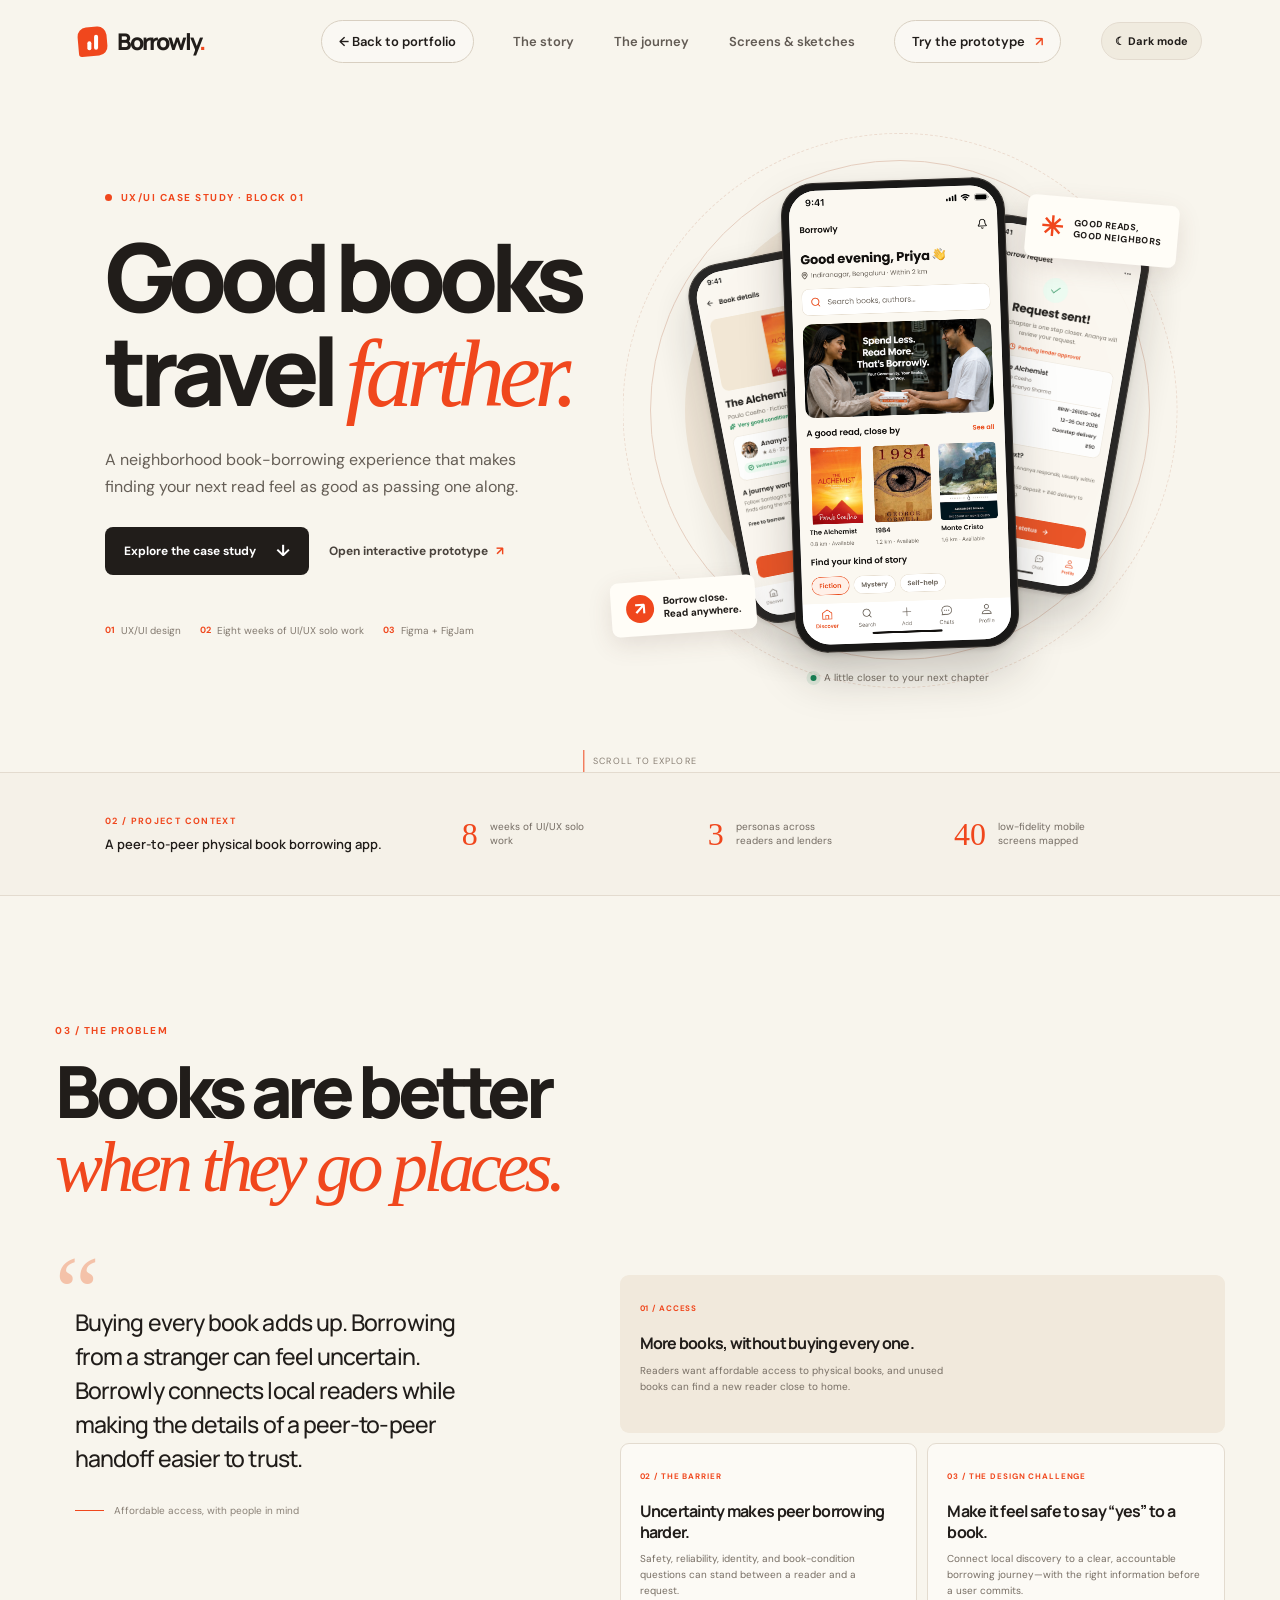
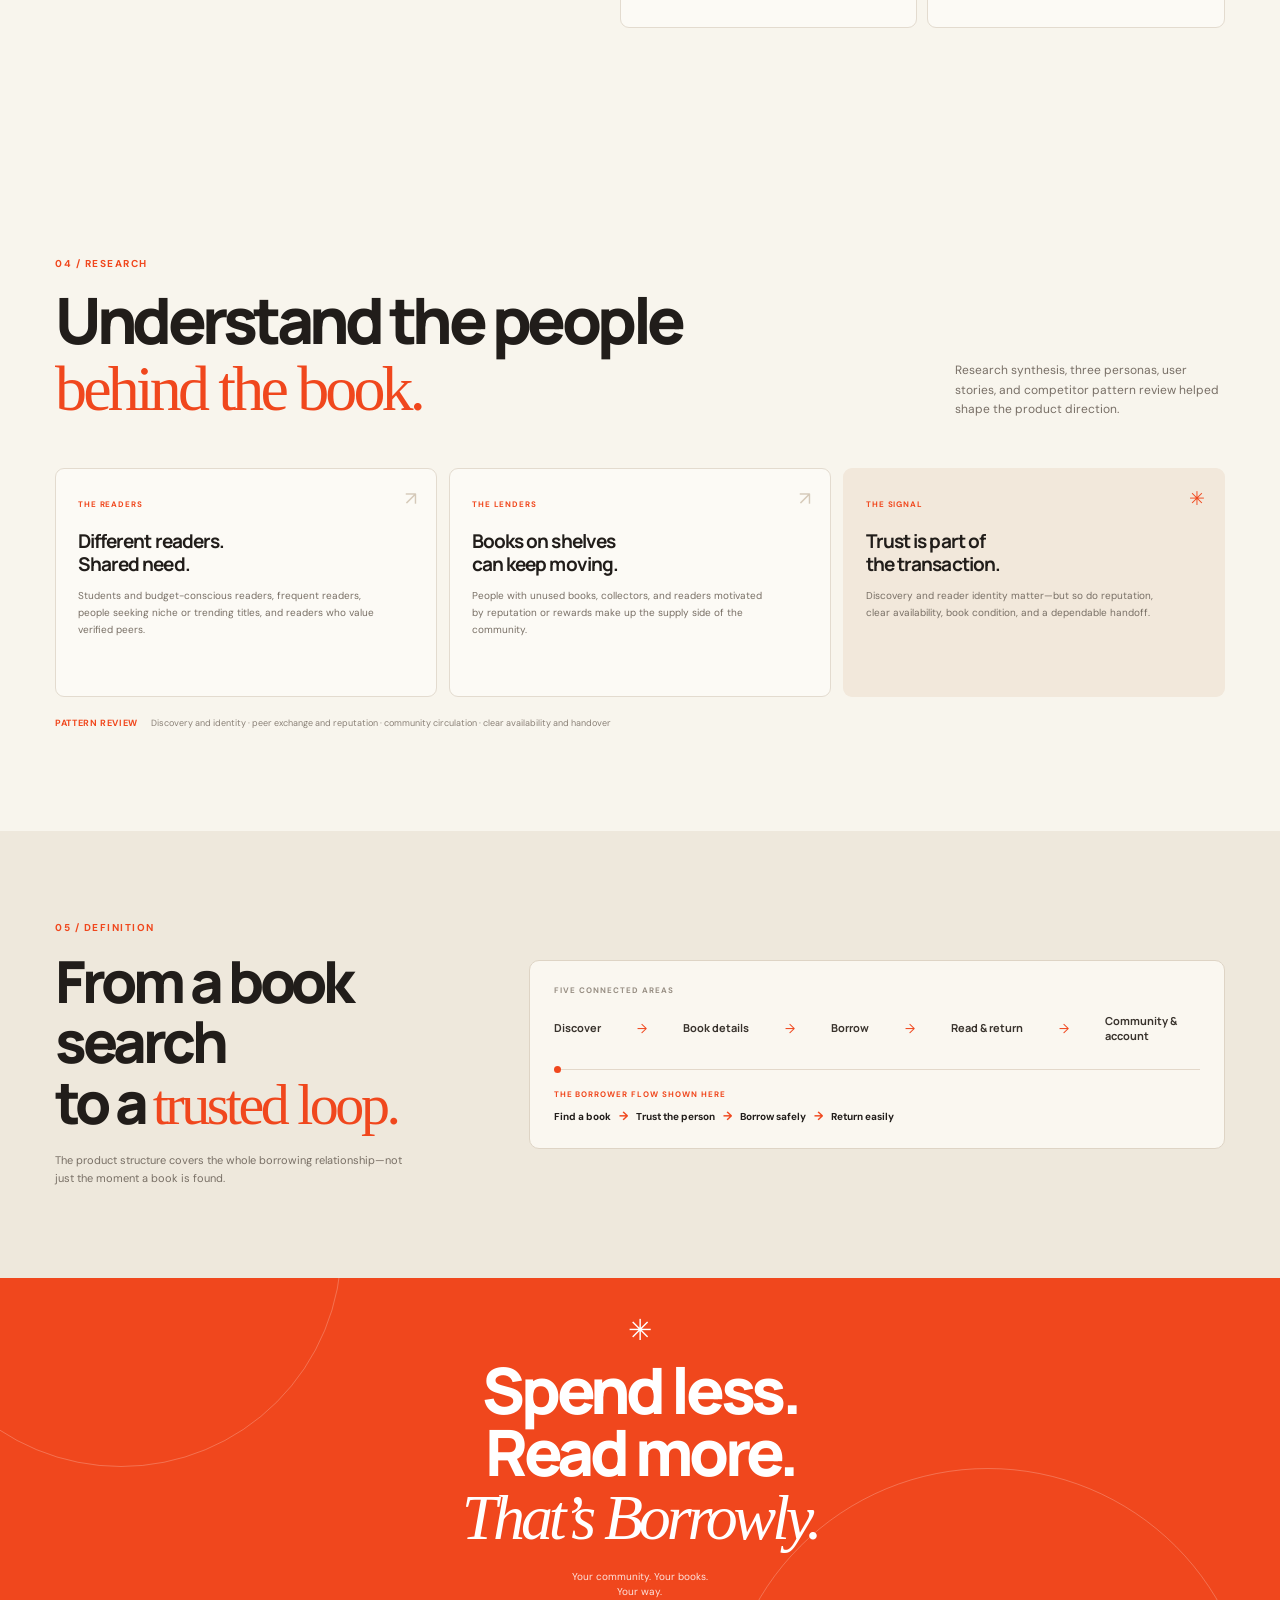
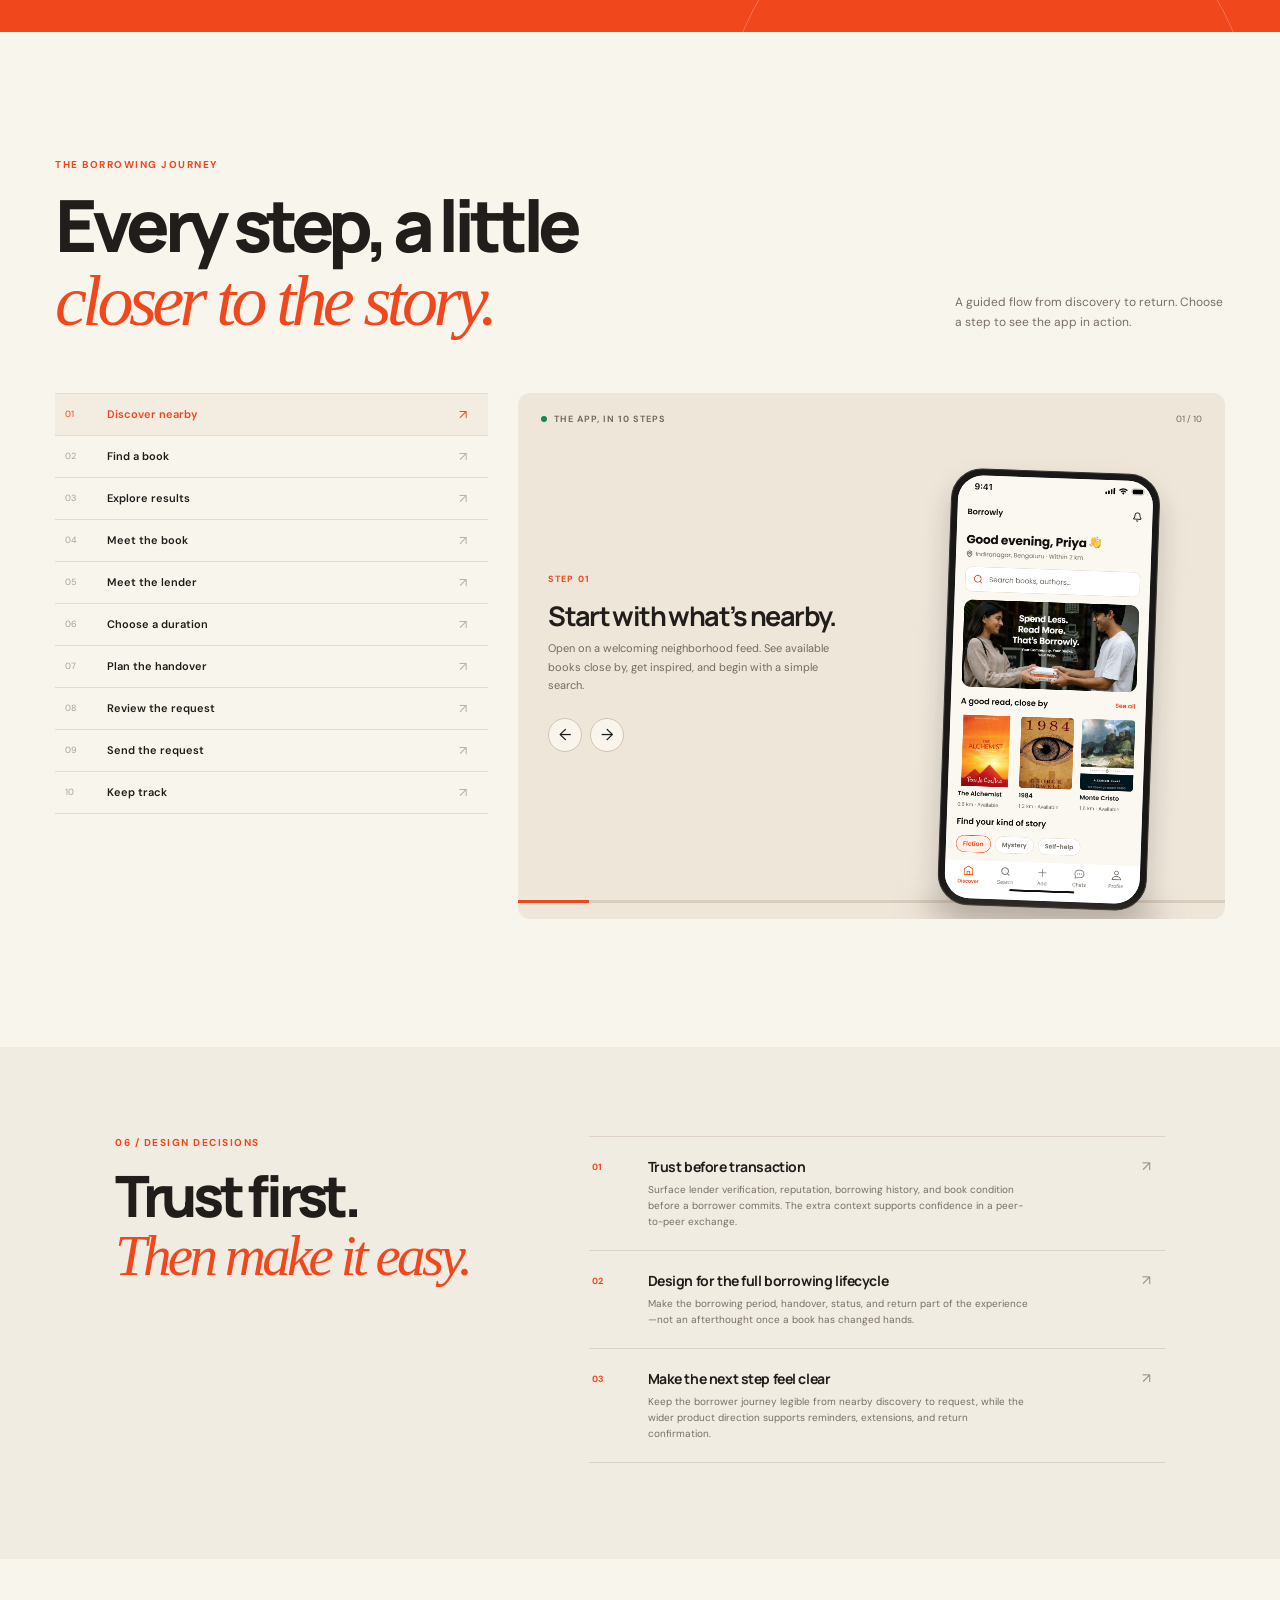
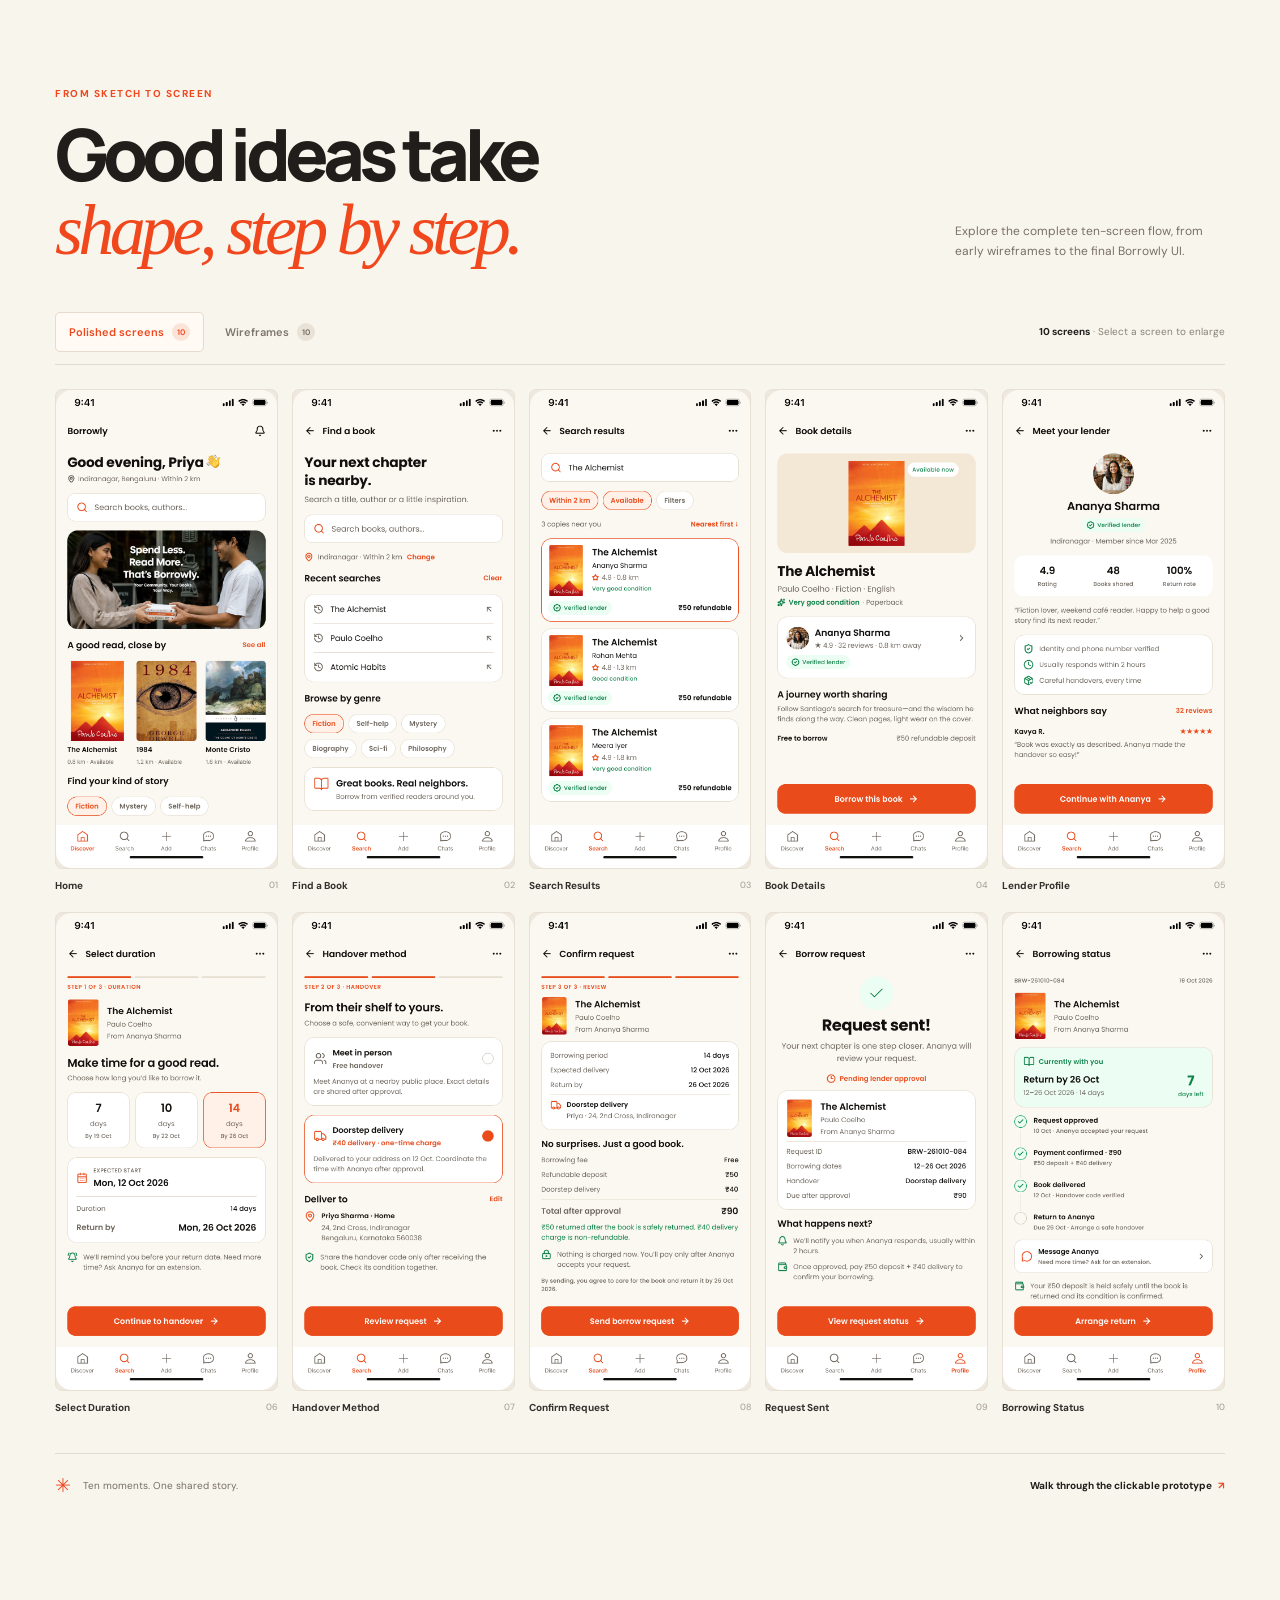
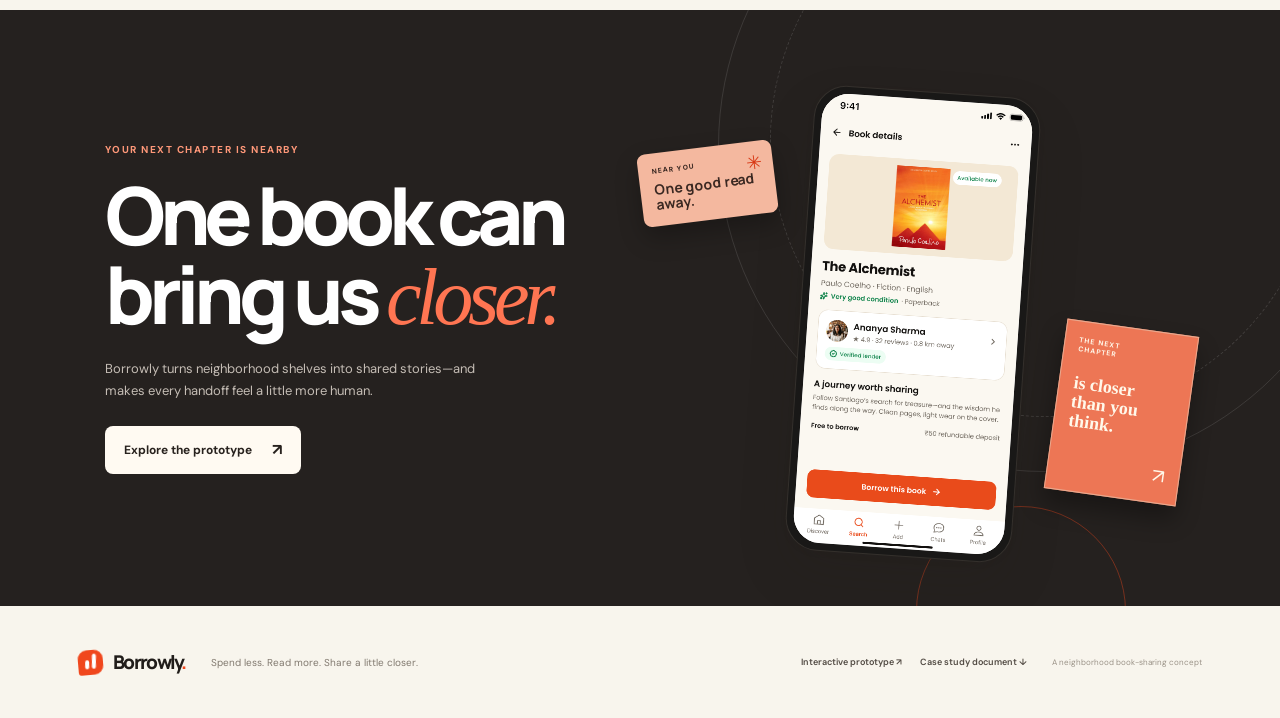
==== commit 44862713: "Remove manifesto side slogan decoration Co-authored-by: Copilot <223556219+Copilot@users.noreply.git" ====
--- a/Borrowly-Case-Study/index.html
+++ b/Borrowly-Case-Study/index.html
@@ -162,9 +162,6 @@
           <p>Spend less.<br>Read more.<br><em>That’s Borrowly.</em></p>
           <span class="manifesto-note">Your community. Your books.<br>Your way.</span>
         </div>
-        <div class="manifesto-side" aria-hidden="true">
-          <span>KEEP THE STORY MOVING</span><span class="side-arrow">↘</span><span>KEEP THE STORY MOVING</span>
-        </div>
       </section>
 
       <section class="journey section-wrap" id="journey">
--- a/Borrowly-Case-Study/styles.css
+++ b/Borrowly-Case-Study/styles.css
@@ -79,6 +79,9 @@
 :root[data-theme="dark"] .lightbox figure img { border-color: var(--line); }
 :root[data-theme="dark"] .lightbox-close,
 :root[data-theme="dark"] .lightbox-arrow { border-color: var(--line); background: #302a24; color: var(--ink); }
+:root[data-theme="dark"] .hero-sticker { color: #211d1a; }
+:root[data-theme="dark"] .story-card h3,
+:root[data-theme="dark"] .research-card h3 { color: #211d1a; }
 :root[data-theme="dark"] .hero-intro,
 :root[data-theme="dark"] .hero-meta,
 :root[data-theme="dark"] .snapshot-stat span,
@@ -203,8 +206,6 @@
 .manifesto-inner > p { margin: 0; font: 800 clamp(38px, 5.5vw, 64px)/.97 var(--display); letter-spacing: -.065em; }
 .manifesto-inner em { font-family: var(--serif); font-weight: 400; }
 .manifesto-note { display: block; margin-top: 20px; font-size: 10px; line-height: 1.5; opacity: .85; }
-.manifesto-side { position: absolute; right: 7%; top: 50%; display: flex; flex-direction: column; align-items: center; gap: 12px; transform: translateY(-50%); font-size: 7px; letter-spacing: .18em; writing-mode: vertical-rl; }
-.side-arrow { font-size: 25px; }
 
 .journey { padding-top: 126px; padding-bottom: 128px; }
 .journey-heading, .screens-heading { display: flex; align-items: end; justify-content: space-between; gap: 35px; }
@@ -409,7 +410,6 @@
   .definition-flow b { align-items: flex-start; flex-direction: column; gap: 4px; }
   .definition-flow i { transform: rotate(90deg); }
   .manifesto { min-height: 310px; }
-  .manifesto-side { right: 4%; font-size: 6px; }
   .journey { padding-top: 87px; padding-bottom: 88px; }
   .journey-heading, .screens-heading { display: block; }
   .heading-aside { max-width: 360px; margin-top: 15px; font-size: 11px; }
